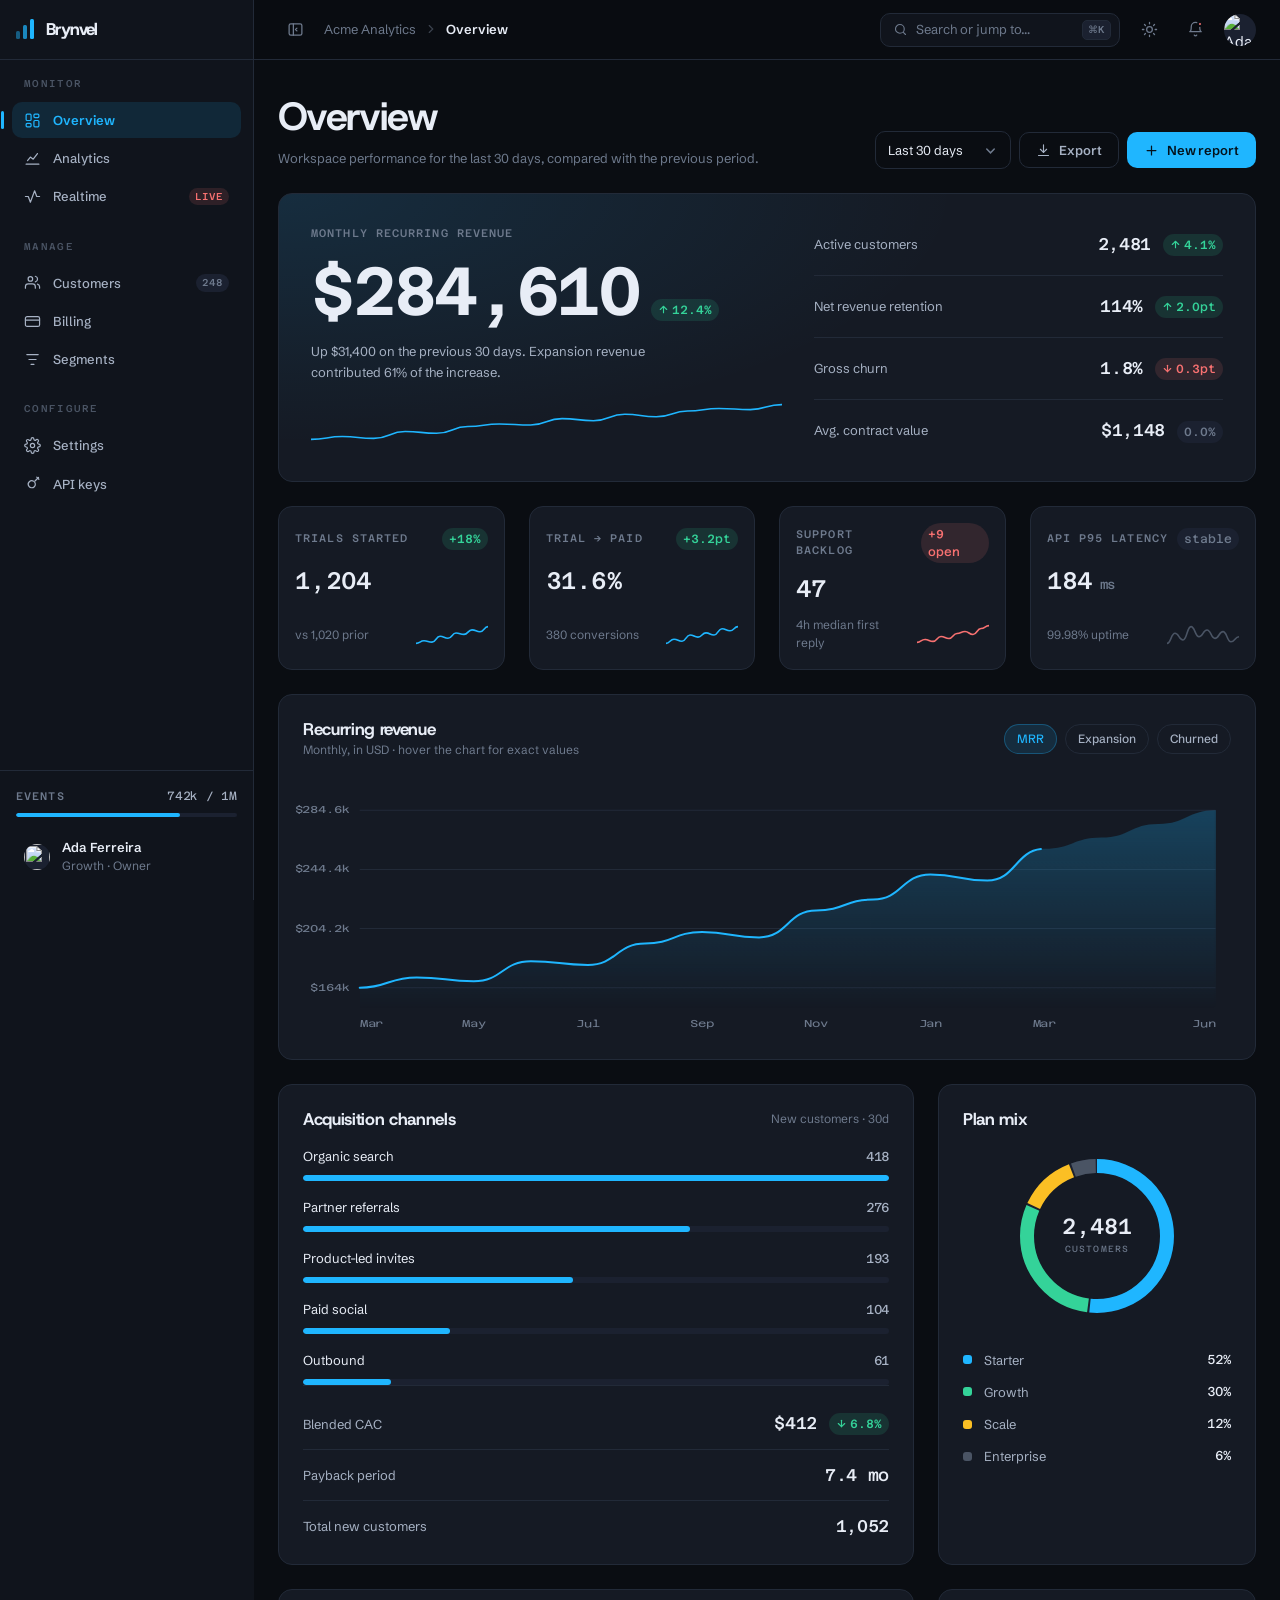
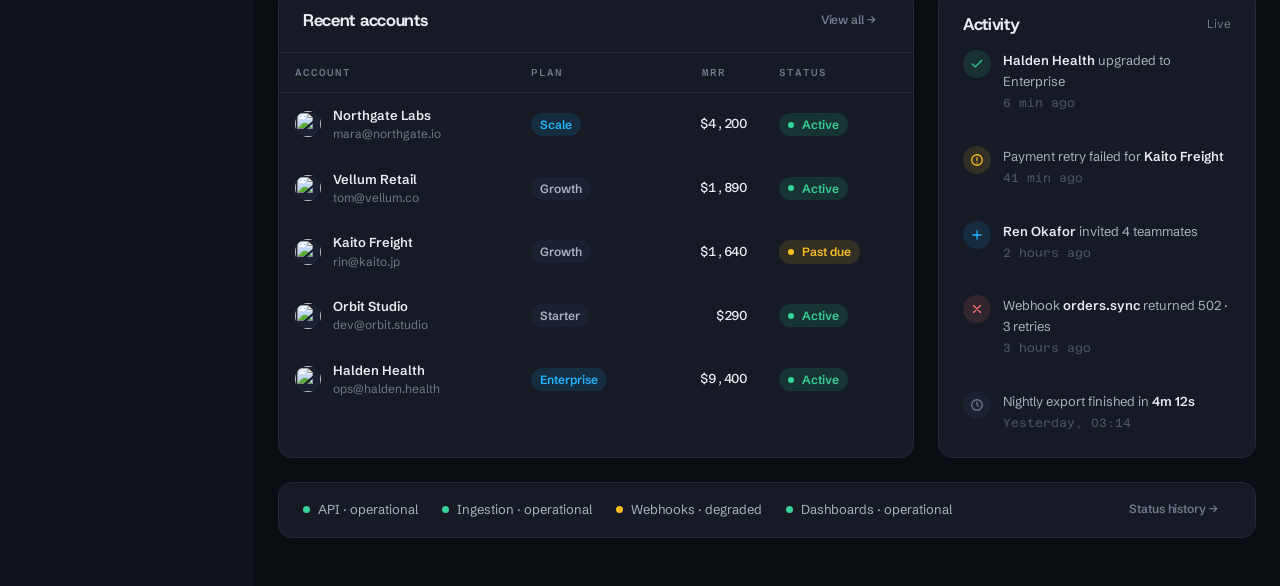
==== frontend/index.html @ 02baf1a7 "Derniere fix avant l'ètap suiv." ====
<!DOCTYPE html>
<html lang="en" data-theme="dark">
<head>
<meta charset="utf-8" />
<meta name="viewport" content="width=device-width, initial-scale=1" />
<title>Overview · Brynvel Console</title>
<meta name="description" content="Brynvel — a free HTML admin dashboard template. Analytics console with charts, data tables, command palette, dark and light themes. No frameworks, no dependencies." />

<script>
  /* Applied before paint so the chosen theme never flashes. */
  (function () {
    try {
      var t = localStorage.getItem('brynvel-theme');
      if (t) document.documentElement.dataset.theme = t;
    } catch (e) {}
  })();
</script>

<link rel="preconnect" href="https://fonts.googleapis.com" />
<link rel="preconnect" href="https://fonts.gstatic.com" crossorigin />
<link href="https://fonts.googleapis.com/css2?family=Host+Grotesk:wght@500;600;700;800&family=Schibsted+Grotesk:wght@400;500;600;700&family=Azeret+Mono:wght@400;500;600&display=swap" rel="stylesheet" />
<link rel="preconnect" href="https://images.unsplash.com" crossorigin />

<link rel="stylesheet" href="assets/css/tokens.css" />
<link rel="stylesheet" href="assets/css/shell.css" />
<link rel="stylesheet" href="assets/css/ui.css" />
</head>
<body>

<div class="app" data-rail="expanded" data-mobilenav="closed">

  <!-- ===================================================================
       Left rail
       =================================================================== -->
  <aside class="rail">
    <div class="rail__head">
      <a class="brand" href="index.html" aria-label="Brynvel — go to overview">
        <span class="brand__mark" aria-hidden="true"><i></i><i></i><i></i></span>
        <span class="brand__word">Brynvel</span>
      </a>
    </div>

    <nav class="rail__scroll" aria-label="Main">
      <div class="navgroup">
        <p class="navgroup__title">Monitor</p>
        <a class="navlink" href="index.html" aria-current="page">
          <svg viewBox="0 0 24 24" fill="none" stroke="currentColor" stroke-linecap="round" stroke-linejoin="round" aria-hidden="true"><rect x="3" y="3" width="7" height="9" rx="1.5"/><rect x="14" y="3" width="7" height="5" rx="1.5"/><rect x="14" y="12" width="7" height="9" rx="1.5"/><rect x="3" y="16" width="7" height="5" rx="1.5"/></svg>
          <span>Overview</span>
        </a>
        <a class="navlink" href="analytics.html">
          <svg viewBox="0 0 24 24" fill="none" stroke="currentColor" stroke-linecap="round" stroke-linejoin="round" aria-hidden="true"><path d="M3 20h18"/><path d="m5 15 4-5 4 3 6-8"/></svg>
          <span>Analytics</span>
        </a>
        <a class="navlink" href="analytics.html#realtime">
          <svg viewBox="0 0 24 24" fill="none" stroke="currentColor" stroke-linecap="round" stroke-linejoin="round" aria-hidden="true"><path d="M2 12h4l3 8 6-16 3 8h4"/></svg>
          <span>Realtime</span>
          <span class="navlink__tag navlink__tag--live">LIVE</span>
        </a>
      </div>

      <div class="navgroup">
        <p class="navgroup__title">Manage</p>
        <a class="navlink" href="customers.html">
          <svg viewBox="0 0 24 24" fill="none" stroke="currentColor" stroke-linecap="round" stroke-linejoin="round" aria-hidden="true"><path d="M16 20v-2a4 4 0 0 0-4-4H6a4 4 0 0 0-4 4v2"/><circle cx="9" cy="7" r="3.2"/><path d="M22 20v-2a4 4 0 0 0-3-3.8"/><path d="M16 3.2A4 4 0 0 1 16 11"/></svg>
          <span>Customers</span>
          <span class="navlink__tag">248</span>
        </a>
        <a class="navlink" href="billing.html">
          <svg viewBox="0 0 24 24" fill="none" stroke="currentColor" stroke-linecap="round" stroke-linejoin="round" aria-hidden="true"><rect x="2" y="5" width="20" height="14" rx="2.5"/><path d="M2 10h20"/></svg>
          <span>Billing</span>
        </a>
        <a class="navlink" href="customers.html#segments">
          <svg viewBox="0 0 24 24" fill="none" stroke="currentColor" stroke-linecap="round" stroke-linejoin="round" aria-hidden="true"><path d="M4 5h16"/><path d="M7 12h10"/><path d="M10 19h4"/></svg>
          <span>Segments</span>
        </a>
      </div>

      <div class="navgroup">
        <p class="navgroup__title">Configure</p>
        <a class="navlink" href="settings.html">
          <svg viewBox="0 0 24 24" fill="none" stroke="currentColor" stroke-linecap="round" stroke-linejoin="round" aria-hidden="true"><circle cx="12" cy="12" r="3"/><path d="M19.4 15a1.6 1.6 0 0 0 .3 1.8l.1.1a2 2 0 1 1-2.8 2.8l-.1-.1a1.6 1.6 0 0 0-1.8-.3 1.6 1.6 0 0 0-1 1.5V21a2 2 0 1 1-4 0v-.1A1.6 1.6 0 0 0 9 19.4a1.6 1.6 0 0 0-1.8.3l-.1.1a2 2 0 1 1-2.8-2.8l.1-.1a1.6 1.6 0 0 0 .3-1.8 1.6 1.6 0 0 0-1.5-1H3a2 2 0 1 1 0-4h.1A1.6 1.6 0 0 0 4.6 9a1.6 1.6 0 0 0-.3-1.8l-.1-.1a2 2 0 1 1 2.8-2.8l.1.1a1.6 1.6 0 0 0 1.8.3H9a1.6 1.6 0 0 0 1-1.5V3a2 2 0 1 1 4 0v.1a1.6 1.6 0 0 0 1 1.5 1.6 1.6 0 0 0 1.8-.3l.1-.1a2 2 0 1 1 2.8 2.8l-.1.1a1.6 1.6 0 0 0-.3 1.8V9a1.6 1.6 0 0 0 1.5 1H21a2 2 0 1 1 0 4h-.1a1.6 1.6 0 0 0-1.5 1Z"/></svg>
          <span>Settings</span>
        </a>
        <a class="navlink" href="settings.html#api">
          <svg viewBox="0 0 24 24" fill="none" stroke="currentColor" stroke-linecap="round" stroke-linejoin="round" aria-hidden="true"><path d="m15.5 8.5 5-5"/><path d="m18 3 3 3"/><path d="M14 9a5 5 0 1 1-7 7 5 5 0 0 1 7-7Z"/></svg>
          <span>API keys</span>
        </a>
      </div>
    </nav>

    <div class="rail__foot">
      <div class="usage">
        <div class="usage__row">
          <span class="label">Events</span>
          <span class="num soft">742k / 1M</span>
        </div>
        <div class="usage__bar"><div class="usage__fill" style="width:74%"></div></div>
      </div>
      <button class="userchip" type="button" data-toast="Account menu is a demo in this template">
        <img class="avatar avatar--sm" src="https://images.unsplash.com/photo-1573496359142-b8d87734a5a2?w=80&h=80&fit=crop&crop=faces" width="26" height="26" alt="" loading="lazy" />
        <span class="userchip__meta">
          <span class="userchip__name">Ada Ferreira</span>
          <span class="userchip__sub">Growth · Owner</span>
        </span>
      </button>
    </div>
  </aside>

  <div class="railscrim" aria-hidden="true"></div>

  <!-- ===================================================================
       Main
       =================================================================== -->
  <div class="main">

    <header class="cmdbar">
      <button class="btn btn--icon railtoggle" type="button" data-action="toggle-rail" aria-label="Toggle navigation">
        <svg viewBox="0 0 24 24" fill="none" stroke="currentColor" stroke-width="1.8" stroke-linecap="round" stroke-linejoin="round" aria-hidden="true"><rect x="3" y="4" width="18" height="16" rx="2.5"/><path d="M9 4v16"/><path d="m14 10-2 2 2 2"/></svg>
      </button>

      <nav class="crumbs" aria-label="Breadcrumb">
        <span>Acme Analytics</span>
        <svg viewBox="0 0 24 24" fill="none" stroke="currentColor" stroke-width="2" stroke-linecap="round" aria-hidden="true"><path d="m9 6 6 6-6 6"/></svg>
        <b>Overview</b>
      </nav>

      <span class="cmdbar__spacer"></span>

      <button class="searchtrigger" type="button" data-action="open-palette">
        <svg viewBox="0 0 24 24" fill="none" stroke="currentColor" stroke-width="1.8" stroke-linecap="round" aria-hidden="true"><circle cx="11" cy="11" r="7"/><path d="m20 20-3.5-3.5"/></svg>
        <span>Search or jump to…</span>
        <kbd class="kbd">⌘K</kbd>
      </button>

      <button class="btn btn--icon" type="button" data-action="toggle-theme" aria-label="Switch to light theme">
        <svg class="icon-sun" viewBox="0 0 24 24" fill="none" stroke="currentColor" stroke-width="1.8" stroke-linecap="round" aria-hidden="true"><circle cx="12" cy="12" r="4"/><path d="M12 2v2M12 20v2M2 12h2M20 12h2M4.9 4.9l1.4 1.4M17.7 17.7l1.4 1.4M19.1 4.9l-1.4 1.4M6.3 17.7l-1.4 1.4"/></svg>
        <svg class="icon-moon" viewBox="0 0 24 24" fill="none" stroke="currentColor" stroke-width="1.8" stroke-linecap="round" stroke-linejoin="round" style="display:none" aria-hidden="true"><path d="M20 14.5A8.5 8.5 0 0 1 9.5 4a8.5 8.5 0 1 0 10.5 10.5Z"/></svg>
      </button>

      <button class="btn btn--icon bell" type="button" data-toast="3 unread notifications" aria-label="Notifications, 3 unread">
        <svg viewBox="0 0 24 24" fill="none" stroke="currentColor" stroke-width="1.8" stroke-linecap="round" stroke-linejoin="round" aria-hidden="true"><path d="M18 8a6 6 0 1 0-12 0c0 6-2 7-2 7h16s-2-1-2-7"/><path d="M13.7 20a2 2 0 0 1-3.4 0"/></svg>
      </button>

      <img class="avatar avatar--md" src="https://images.unsplash.com/photo-1573496359142-b8d87734a5a2?w=96&h=96&fit=crop&crop=faces" width="32" height="32" alt="Ada Ferreira" />
    </header>

    <main class="page">

      <div class="pagehead">
        <div class="pagehead__title">
          <h1>Overview</h1>
          <p class="pagehead__sub">Workspace performance for the last 30 days, compared with the previous period.</p>
        </div>
        <div class="pagehead__actions">
          <select class="select" style="width:auto" aria-label="Date range">
            <option>Last 30 days</option>
            <option>Last 7 days</option>
            <option>Quarter to date</option>
            <option>Year to date</option>
          </select>
          <button class="btn btn--ghost" type="button" data-toast="Export queued — we'll email the CSV">
            <svg viewBox="0 0 24 24" fill="none" stroke="currentColor" stroke-width="1.8" stroke-linecap="round" stroke-linejoin="round" aria-hidden="true"><path d="M12 3v12"/><path d="m7 10 5 5 5-5"/><path d="M4 20h16"/></svg>
            Export
          </button>
          <button class="btn btn--primary" type="button" data-toast="Report builder is a demo in this template">
            <svg viewBox="0 0 24 24" fill="none" stroke="currentColor" stroke-width="2" stroke-linecap="round" aria-hidden="true"><path d="M12 5v14M5 12h14"/></svg>
            New report
          </button>
        </div>
      </div>

      <!-- ============================================================
           North star: one number at 3× scale, everything else subordinate
           ============================================================ -->
      <section class="northstar" data-reveal aria-labelledby="ns-title">
        <div class="northstar__lead">
          <p class="label" id="ns-title">Monthly recurring revenue</p>
          <div class="northstar__value">
            <span class="num">$284,610</span>
            <span class="delta delta--up">
              <svg viewBox="0 0 24 24" fill="none" stroke="currentColor" stroke-width="2.5" stroke-linecap="round" stroke-linejoin="round" aria-hidden="true"><path d="M12 19V5"/><path d="m5 12 7-7 7 7"/></svg>
              12.4%
            </span>
          </div>
          <p class="soft" style="font-size:var(--text-sm);max-width:46ch">
            Up $31,400 on the previous 30 days. Expansion revenue contributed 61% of the increase.
          </p>
          <div class="northstar__spark chart__wrap" data-chart="spark"
               data-values="188,196,191,210,205,224,231,228,246,240,258,251,267,274,271,285"></div>
        </div>

        <div class="substats">
          <div class="substats__row">
            <span class="substats__label">Active customers</span>
            <span class="substats__value">
              <span class="num">2,481</span>
              <span class="delta delta--up">
                <svg viewBox="0 0 24 24" fill="none" stroke="currentColor" stroke-width="2.5" stroke-linecap="round" stroke-linejoin="round" aria-hidden="true"><path d="M12 19V5"/><path d="m5 12 7-7 7 7"/></svg>
                4.1%
              </span>
            </span>
          </div>
          <div class="substats__row">
            <span class="substats__label">Net revenue retention</span>
            <span class="substats__value">
              <span class="num">114%</span>
              <span class="delta delta--up">
                <svg viewBox="0 0 24 24" fill="none" stroke="currentColor" stroke-width="2.5" stroke-linecap="round" stroke-linejoin="round" aria-hidden="true"><path d="M12 19V5"/><path d="m5 12 7-7 7 7"/></svg>
                2.0pt
              </span>
            </span>
          </div>
          <div class="substats__row">
            <span class="substats__label">Gross churn</span>
            <span class="substats__value">
              <span class="num">1.8%</span>
              <span class="delta delta--down">
                <svg viewBox="0 0 24 24" fill="none" stroke="currentColor" stroke-width="2.5" stroke-linecap="round" stroke-linejoin="round" aria-hidden="true"><path d="M12 5v14"/><path d="m5 12 7 7 7-7"/></svg>
                0.3pt
              </span>
            </span>
          </div>
          <div class="substats__row">
            <span class="substats__label">Avg. contract value</span>
            <span class="substats__value">
              <span class="num">$1,148</span>
              <span class="delta delta--flat">0.0%</span>
            </span>
          </div>
        </div>
      </section>

      <!-- Secondary KPI row -->
      <section class="grid grid--4" aria-label="Secondary metrics">
        <article class="stat" data-reveal style="--delay:40ms">
          <div class="stat__top">
            <span class="label">Trials started</span>
            <span class="delta delta--up">+18%</span>
          </div>
          <p class="stat__value">1,204</p>
          <div class="stat__foot">
            <span class="muted" style="font-size:var(--text-xs)">vs 1,020 prior</span>
            <span class="stat__spark chart__wrap" data-chart="spark" data-values="20,24,22,31,28,36,34,41,38,46"></span>
          </div>
        </article>

        <article class="stat" data-reveal style="--delay:80ms">
          <div class="stat__top">
            <span class="label">Trial → paid</span>
            <span class="delta delta--up">+3.2pt</span>
          </div>
          <p class="stat__value">31.6%</p>
          <div class="stat__foot">
            <span class="muted" style="font-size:var(--text-xs)">380 conversions</span>
            <span class="stat__spark chart__wrap" data-chart="spark" data-values="24,26,25,28,27,29,28,31,30,32"></span>
          </div>
        </article>

        <article class="stat" data-reveal style="--delay:120ms">
          <div class="stat__top">
            <span class="label">Support backlog</span>
            <span class="delta delta--down">+9 open</span>
          </div>
          <p class="stat__value">47</p>
          <div class="stat__foot">
            <span class="muted" style="font-size:var(--text-xs)">4h median first reply</span>
            <span class="stat__spark chart__wrap" data-chart="spark" data-tone="down" data-values="30,33,31,36,34,39,41,38,44,47"></span>
          </div>
        </article>

        <article class="stat" data-reveal style="--delay:160ms">
          <div class="stat__top">
            <span class="label">API p95 latency</span>
            <span class="delta delta--flat">stable</span>
          </div>
          <p class="stat__value">184<span class="muted" style="font-size:var(--text-sm)"> ms</span></p>
          <div class="stat__foot">
            <span class="muted" style="font-size:var(--text-xs)">99.98% uptime</span>
            <span class="stat__spark chart__wrap" data-chart="spark" data-tone="flat" data-values="180,186,182,190,184,188,183,187,181,184"></span>
          </div>
        </article>
      </section>

      <!-- Primary trend -->
      <section class="panel" data-reveal aria-labelledby="rev-title">
        <div class="sechead">
          <div>
            <h2 id="rev-title">Recurring revenue</h2>
            <p class="sechead__meta">Monthly, in USD · hover the chart for exact values</p>
          </div>
          <div class="chips" role="group" aria-label="Series">
            <button class="chip" type="button" aria-pressed="true">MRR</button>
            <button class="chip" type="button" aria-pressed="false">Expansion</button>
            <button class="chip" type="button" aria-pressed="false">Churned</button>
          </div>
        </div>
        <div class="chart__wrap" data-chart="area" data-height="260" data-prefix="$"
             data-title="Recurring revenue by month"
             data-values="164000,171000,168400,182000,179500,194000,201800,198200,216500,223900,241000,236800,258400,266100,275300,284610"
             data-labels="Mar,Apr,May,Jun,Jul,Aug,Sep,Oct,Nov,Dec,Jan,Feb,Mar,Apr,May,Jun"></div>
      </section>

      <!-- Split: channels + plan mix -->
      <section class="grid grid--2-1">
        <article class="panel" data-reveal aria-labelledby="ch-title" style="display:flex;flex-direction:column">
          <div class="sechead">
            <h2 id="ch-title">Acquisition channels</h2>
            <span class="sechead__meta">New customers · 30d</span>
          </div>
          <div class="rank">
            <div class="rank__row">
              <div class="rank__meta"><span>Organic search</span><span class="num">418</span></div>
              <div class="rank__track"><div class="rank__fill" style="--w:100%"></div></div>
            </div>
            <div class="rank__row">
              <div class="rank__meta"><span>Partner referrals</span><span class="num">276</span></div>
              <div class="rank__track"><div class="rank__fill" style="--w:66%"></div></div>
            </div>
            <div class="rank__row">
              <div class="rank__meta"><span>Product-led invites</span><span class="num">193</span></div>
              <div class="rank__track"><div class="rank__fill" style="--w:46%"></div></div>
            </div>
            <div class="rank__row">
              <div class="rank__meta"><span>Paid social</span><span class="num">104</span></div>
              <div class="rank__track"><div class="rank__fill" style="--w:25%"></div></div>
            </div>
            <div class="rank__row">
              <div class="rank__meta"><span>Outbound</span><span class="num">61</span></div>
              <div class="rank__track"><div class="rank__fill" style="--w:15%"></div></div>
            </div>
          </div>

          <div class="substats" style="margin-top:auto;padding-top:var(--s-5);border-top:1px solid var(--hairline)">
            <div class="substats__row">
              <span class="substats__label">Blended CAC</span>
              <span class="substats__value">
                <span class="num">$412</span>
                <span class="delta delta--up">
                  <svg viewBox="0 0 24 24" fill="none" stroke="currentColor" stroke-width="2.5" stroke-linecap="round" stroke-linejoin="round" aria-hidden="true"><path d="M12 5v14"/><path d="m5 12 7 7 7-7"/></svg>
                  6.8%
                </span>
              </span>
            </div>
            <div class="substats__row">
              <span class="substats__label">Payback period</span>
              <span class="substats__value"><span class="num">7.4 mo</span></span>
            </div>
            <div class="substats__row">
              <span class="substats__label">Total new customers</span>
              <span class="substats__value"><span class="num">1,052</span></span>
            </div>
          </div>
        </article>

        <article class="panel" data-reveal aria-labelledby="mix-title">
          <div class="sechead">
            <h2 id="mix-title">Plan mix</h2>
          </div>
          <div class="chart__wrap" data-chart="donut" data-center="2,481" data-center-label="Customers"
               data-title="Customers by plan"
               data-values="1290,742,309,140"
               data-colors="var(--accent),var(--ok),var(--warn),var(--fg-faint)"></div>
          <div class="legend" style="margin-top:var(--s-5)">
            <div class="legend__row"><span class="legend__swatch" style="background:var(--accent)"></span><span class="legend__name">Starter</span><span class="legend__val">52%</span></div>
            <div class="legend__row"><span class="legend__swatch" style="background:var(--ok)"></span><span class="legend__name">Growth</span><span class="legend__val">30%</span></div>
            <div class="legend__row"><span class="legend__swatch" style="background:var(--warn)"></span><span class="legend__name">Scale</span><span class="legend__val">12%</span></div>
            <div class="legend__row"><span class="legend__swatch" style="background:var(--fg-faint)"></span><span class="legend__name">Enterprise</span><span class="legend__val">6%</span></div>
          </div>
        </article>
      </section>

      <!-- Recent accounts + activity -->
      <section class="grid grid--2-1">
        <article class="panel panel--flush" data-reveal aria-labelledby="acc-title">
          <div class="panel__head">
            <h2 id="acc-title">Recent accounts</h2>
            <a class="btn btn--quiet btn--sm" href="customers.html">View all →</a>
          </div>
          <div class="tablewrap">
            <table class="table" data-sortable>
              <thead>
                <tr>
                  <th class="sortable" data-type="text">Account <svg class="arrow" viewBox="0 0 24 24" fill="none" stroke="currentColor" stroke-width="3" stroke-linecap="round" stroke-linejoin="round" aria-hidden="true"><path d="M12 19V5"/><path d="m5 12 7-7 7 7"/></svg></th>
                  <th>Plan</th>
                  <th class="sortable col-right" data-type="number">MRR <svg class="arrow" viewBox="0 0 24 24" fill="none" stroke="currentColor" stroke-width="3" stroke-linecap="round" stroke-linejoin="round" aria-hidden="true"><path d="M12 19V5"/><path d="m5 12 7-7 7 7"/></svg></th>
                  <th>Status</th>
                </tr>
              </thead>
              <tbody>
                <tr>
                  <td>
                    <div class="person">
                      <img class="avatar avatar--sm" src="https://images.unsplash.com/photo-1494790108377-be9c29b29330?w=64&h=64&fit=crop&crop=faces" width="26" height="26" alt="" loading="lazy" />
                      <span class="person__meta"><span class="person__name">Northgate Labs</span><span class="person__sub">mara@northgate.io</span></span>
                    </div>
                  </td>
                  <td><span class="badge badge--info">Scale</span></td>
                  <td class="col-right num" data-sort-value="4200">$4,200</td>
                  <td><span class="badge badge--ok"><span class="dot"></span>Active</span></td>
                </tr>
                <tr>
                  <td>
                    <div class="person">
                      <img class="avatar avatar--sm" src="https://images.unsplash.com/photo-1500648767791-00dcc994a43e?w=64&h=64&fit=crop&crop=faces" width="26" height="26" alt="" loading="lazy" />
                      <span class="person__meta"><span class="person__name">Vellum Retail</span><span class="person__sub">tom@vellum.co</span></span>
                    </div>
                  </td>
                  <td><span class="badge">Growth</span></td>
                  <td class="col-right num" data-sort-value="1890">$1,890</td>
                  <td><span class="badge badge--ok"><span class="dot"></span>Active</span></td>
                </tr>
                <tr>
                  <td>
                    <div class="person">
                      <img class="avatar avatar--sm" src="https://images.unsplash.com/photo-1534528741775-53994a69daeb?w=64&h=64&fit=crop&crop=faces" width="26" height="26" alt="" loading="lazy" />
                      <span class="person__meta"><span class="person__name">Kaito Freight</span><span class="person__sub">rin@kaito.jp</span></span>
                    </div>
                  </td>
                  <td><span class="badge">Growth</span></td>
                  <td class="col-right num" data-sort-value="1640">$1,640</td>
                  <td><span class="badge badge--warn"><span class="dot"></span>Past due</span></td>
                </tr>
                <tr>
                  <td>
                    <div class="person">
                      <img class="avatar avatar--sm" src="https://images.unsplash.com/photo-1506794778202-cad84cf45f1d?w=64&h=64&fit=crop&crop=faces" width="26" height="26" alt="" loading="lazy" />
                      <span class="person__meta"><span class="person__name">Orbit Studio</span><span class="person__sub">dev@orbit.studio</span></span>
                    </div>
                  </td>
                  <td><span class="badge">Starter</span></td>
                  <td class="col-right num" data-sort-value="290">$290</td>
                  <td><span class="badge badge--ok"><span class="dot"></span>Active</span></td>
                </tr>
                <tr>
                  <td>
                    <div class="person">
                      <img class="avatar avatar--sm" src="https://images.unsplash.com/photo-1544005313-94ddf0286df2?w=64&h=64&fit=crop&crop=faces" width="26" height="26" alt="" loading="lazy" />
                      <span class="person__meta"><span class="person__name">Halden Health</span><span class="person__sub">ops@halden.health</span></span>
                    </div>
                  </td>
                  <td><span class="badge badge--info">Enterprise</span></td>
                  <td class="col-right num" data-sort-value="9400">$9,400</td>
                  <td><span class="badge badge--ok"><span class="dot"></span>Active</span></td>
                </tr>
              </tbody>
            </table>
          </div>
        </article>

        <article class="panel" data-reveal aria-labelledby="act-title">
          <div class="sechead">
            <h2 id="act-title">Activity</h2>
            <span class="sechead__meta">Live</span>
          </div>
          <div class="feed">
            <div class="feed__item">
              <span class="feed__icon feed__icon--ok"><svg viewBox="0 0 24 24" fill="none" stroke="currentColor" stroke-width="2.2" stroke-linecap="round" stroke-linejoin="round" aria-hidden="true"><path d="m20 6-11 11-5-5"/></svg></span>
              <div class="feed__body">
                <p class="feed__text"><b>Halden Health</b> upgraded to Enterprise</p>
                <span class="feed__time">6 min ago</span>
              </div>
            </div>
            <div class="feed__item">
              <span class="feed__icon feed__icon--warn"><svg viewBox="0 0 24 24" fill="none" stroke="currentColor" stroke-width="2.2" stroke-linecap="round" stroke-linejoin="round" aria-hidden="true"><path d="M12 8v5"/><path d="M12 17h.01"/><circle cx="12" cy="12" r="9"/></svg></span>
              <div class="feed__body">
                <p class="feed__text">Payment retry failed for <b>Kaito Freight</b></p>
                <span class="feed__time">41 min ago</span>
              </div>
            </div>
            <div class="feed__item">
              <span class="feed__icon feed__icon--info"><svg viewBox="0 0 24 24" fill="none" stroke="currentColor" stroke-width="2.2" stroke-linecap="round" stroke-linejoin="round" aria-hidden="true"><path d="M12 5v14M5 12h14"/></svg></span>
              <div class="feed__body">
                <p class="feed__text"><b>Ren Okafor</b> invited 4 teammates</p>
                <span class="feed__time">2 hours ago</span>
              </div>
            </div>
            <div class="feed__item">
              <span class="feed__icon feed__icon--err"><svg viewBox="0 0 24 24" fill="none" stroke="currentColor" stroke-width="2.2" stroke-linecap="round" stroke-linejoin="round" aria-hidden="true"><path d="M18 6 6 18M6 6l12 12"/></svg></span>
              <div class="feed__body">
                <p class="feed__text">Webhook <b>orders.sync</b> returned 502 · 3 retries</p>
                <span class="feed__time">3 hours ago</span>
              </div>
            </div>
            <div class="feed__item">
              <span class="feed__icon"><svg viewBox="0 0 24 24" fill="none" stroke="currentColor" stroke-width="2.2" stroke-linecap="round" stroke-linejoin="round" aria-hidden="true"><circle cx="12" cy="12" r="9"/><path d="M12 7v5l3 2"/></svg></span>
              <div class="feed__body">
                <p class="feed__text">Nightly export finished in <b>4m 12s</b></p>
                <span class="feed__time">Yesterday, 03:14</span>
              </div>
            </div>
          </div>
        </article>
      </section>

      <!-- Functional colour, doing actual work -->
      <section class="statusline" data-reveal aria-label="System status">
        <span class="statusline__item"><span class="dot" style="background:var(--ok)"></span>API · operational</span>
        <span class="statusline__item"><span class="dot" style="background:var(--ok)"></span>Ingestion · operational</span>
        <span class="statusline__item"><span class="dot" style="background:var(--warn)"></span>Webhooks · degraded</span>
        <span class="statusline__item"><span class="dot" style="background:var(--ok)"></span>Dashboards · operational</span>
        <span style="margin-left:auto"><a class="btn btn--quiet btn--sm" href="analytics.html">Status history →</a></span>
      </section>

    </main>
  </div>
</div>

<!-- =====================================================================
     Command palette
     ===================================================================== -->
<div class="scrim" id="paletteScrim" data-open="false" aria-hidden="true"></div>
<div class="palette" data-open="false" role="dialog" aria-modal="true" aria-label="Command palette">
  <input class="palette__input" type="text" placeholder="Search pages, customers, actions…" aria-label="Search" />
  <div class="palette__list">
    <p class="palette__group label">Navigate</p>
    <a class="palette__item" href="index.html"><svg viewBox="0 0 24 24" fill="none" stroke="currentColor" stroke-width="1.8" stroke-linecap="round" stroke-linejoin="round" aria-hidden="true"><rect x="3" y="3" width="7" height="9" rx="1.5"/><rect x="14" y="3" width="7" height="5" rx="1.5"/><rect x="14" y="12" width="7" height="9" rx="1.5"/><rect x="3" y="16" width="7" height="5" rx="1.5"/></svg>Overview<kbd class="kbd">G O</kbd></a>
    <a class="palette__item" href="analytics.html"><svg viewBox="0 0 24 24" fill="none" stroke="currentColor" stroke-width="1.8" stroke-linecap="round" stroke-linejoin="round" aria-hidden="true"><path d="M3 20h18"/><path d="m5 15 4-5 4 3 6-8"/></svg>Analytics<kbd class="kbd">G A</kbd></a>
    <a class="palette__item" href="customers.html"><svg viewBox="0 0 24 24" fill="none" stroke="currentColor" stroke-width="1.8" stroke-linecap="round" stroke-linejoin="round" aria-hidden="true"><circle cx="9" cy="7" r="3.2"/><path d="M16 20v-2a4 4 0 0 0-4-4H6a4 4 0 0 0-4 4v2"/></svg>Customers<kbd class="kbd">G C</kbd></a>
    <a class="palette__item" href="billing.html"><svg viewBox="0 0 24 24" fill="none" stroke="currentColor" stroke-width="1.8" stroke-linecap="round" stroke-linejoin="round" aria-hidden="true"><rect x="2" y="5" width="20" height="14" rx="2.5"/><path d="M2 10h20"/></svg>Billing<kbd class="kbd">G B</kbd></a>
    <a class="palette__item" href="settings.html"><svg viewBox="0 0 24 24" fill="none" stroke="currentColor" stroke-width="1.8" stroke-linecap="round" stroke-linejoin="round" aria-hidden="true"><circle cx="12" cy="12" r="3"/><path d="M4 12h2M18 12h2M12 4v2M12 18v2"/></svg>Settings<kbd class="kbd">G S</kbd></a>
    <p class="palette__group label">Actions</p>
    <button class="palette__item" type="button" data-toast="Report builder is a demo in this template"><svg viewBox="0 0 24 24" fill="none" stroke="currentColor" stroke-width="1.8" stroke-linecap="round" aria-hidden="true"><path d="M12 5v14M5 12h14"/></svg>Create report</button>
    <button class="palette__item" type="button" data-action="toggle-theme"><svg viewBox="0 0 24 24" fill="none" stroke="currentColor" stroke-width="1.8" stroke-linecap="round" stroke-linejoin="round" aria-hidden="true"><path d="M20 14.5A8.5 8.5 0 0 1 9.5 4a8.5 8.5 0 1 0 10.5 10.5Z"/></svg>Toggle theme</button>
    <a class="palette__item" href="login.html"><svg viewBox="0 0 24 24" fill="none" stroke="currentColor" stroke-width="1.8" stroke-linecap="round" stroke-linejoin="round" aria-hidden="true"><path d="M15 3h4a2 2 0 0 1 2 2v14a2 2 0 0 1-2 2h-4"/><path d="m10 17 5-5-5-5"/><path d="M15 12H3"/></svg>Sign out</a>
    <p class="palette__empty" hidden>No matches.</p>
  </div>
</div>

<div class="toasts" aria-live="polite"></div>

<script src="assets/js/charts.js" defer></script>
<script src="assets/js/app.js" defer></script>
</body>
</html>
---- frontend/assets/css/tokens.css ----
/* ==========================================================================
   BRYNVEL — Analytics & Operations Console
   tokens.css · design tokens, reset, base type, buttons, forms
   Dark-first. Light theme via [data-theme="light"] on <html>.
   ========================================================================== */

:root {
  /* ---- Surface ramp (cool blue-black) ---------------------------------- */
  --canvas:        #0A0D12;   /* app background */
  --surface:       #10141C;   /* panels, sidebar */
  --surface-2:     #151A24;   /* cards */
  --surface-3:     #1B2130;   /* hover / elevated */
  --hairline:      #222A38;   /* borders — quiet chrome */
  --hairline-soft: #1A2028;

  /* ---- Text ramp -------------------------------------------------------- */
  --fg:        #E8EDF6;
  --fg-soft:   #A7B2C4;
  --fg-mute:   #6E7A8D;
  --fg-faint:  #4A5464;

  /* ---- Signature accent: azure ----------------------------------------- */
  --accent:       #1FB6FF;
  --accent-soft:  #63CDFF;
  --accent-deep:  #0A8FD1;
  --accent-wash:  rgba(31, 182, 255, 0.12);
  --accent-line:  rgba(31, 182, 255, 0.30);
  --on-accent:    #04121C;

  /* ---- Functional state colours (meaning only, never decoration) -------- */
  --ok:      #34D399;
  --ok-wash: rgba(52, 211, 153, 0.13);
  --warn:      #FBBF24;
  --warn-wash: rgba(251, 191, 36, 0.13);
  --err:      #F87171;
  --err-wash: rgba(248, 113, 113, 0.13);
  --info:      var(--accent);
  --info-wash: var(--accent-wash);

  /* ---- Type ------------------------------------------------------------- */
  --font-display: "Host Grotesk", ui-sans-serif, system-ui, sans-serif;
  --font-body:    "Schibsted Grotesk", ui-sans-serif, system-ui, sans-serif;
  --font-mono:    "Azeret Mono", ui-monospace, "SF Mono", Menlo, monospace;

  --text-xs:   0.75rem;
  --text-sm:   0.8125rem;
  --text-base: 0.9375rem;
  --text-md:   1.0625rem;
  --text-lg:   1.375rem;
  --text-xl:   1.75rem;
  --text-2xl:  clamp(1.9rem, 1.5rem + 1.2vw, 2.5rem);
  --text-hero: clamp(2.75rem, 2rem + 3.4vw, 4.25rem);   /* north-star number */

  /* ---- Space ------------------------------------------------------------ */
  --s-1: 0.25rem;
  --s-2: 0.5rem;
  --s-3: 0.75rem;
  --s-4: 1rem;
  --s-5: 1.5rem;
  --s-6: 2rem;
  --s-7: 3rem;

  /* ---- Shape ------------------------------------------------------------ */
  --r-sm: 6px;
  --r-md: 10px;
  --r-lg: 14px;
  --r-pill: 999px;

  /* ---- Elevation — deliberately restrained (quiet chrome) --------------- */
  --shadow-sm: 0 1px 2px rgba(0, 0, 0, 0.30);
  --shadow-md: 0 8px 24px -8px rgba(0, 0, 0, 0.55);
  --shadow-lg: 0 24px 60px -20px rgba(0, 0, 0, 0.70);

  /* ---- Motion ----------------------------------------------------------- */
  --dur-fast: 130ms;
  --dur: 220ms;
  --dur-slow: 520ms;
  --ease: cubic-bezier(0.22, 1, 0.36, 1);

  /* ---- Shell metrics ---------------------------------------------------- */
  --rail-w: 254px;
  --rail-w-collapsed: 68px;
  --topbar-h: 60px;

  --z-drawer: 40;
  --z-modal: 50;
  --z-toast: 60;

  color-scheme: dark;
}

/* --------------------------------------------------------------------------
   Light theme — a genuine second surface ramp, not an inversion afterthought
   -------------------------------------------------------------------------- */
[data-theme="light"] {
  --canvas:        #F4F7FB;
  --surface:       #FFFFFF;
  --surface-2:     #FFFFFF;
  --surface-3:     #EEF3F9;
  --hairline:      #DCE4EF;
  --hairline-soft: #E8EEF6;

  --fg:       #0D1520;
  --fg-soft:  #45566C;
  --fg-mute:  #6B7C93;
  --fg-faint: #97A5B8;

  --accent:      #0F8FD6;
  --accent-soft: #2FA8EA;
  --accent-deep: #0A6EA6;
  --accent-wash: rgba(15, 143, 214, 0.10);
  --accent-line: rgba(15, 143, 214, 0.28);
  --on-accent:   #FFFFFF;

  --ok:   #0E9F6E;
  --warn: #B45309;
  --err:  #DC2626;
  --ok-wash:   rgba(14, 159, 110, 0.11);
  --warn-wash: rgba(180, 83, 9, 0.11);
  --err-wash:  rgba(220, 38, 38, 0.10);

  --shadow-sm: 0 1px 2px rgba(16, 32, 56, 0.06);
  --shadow-md: 0 8px 24px -10px rgba(16, 32, 56, 0.16);
  --shadow-lg: 0 24px 60px -22px rgba(16, 32, 56, 0.24);

  color-scheme: light;
}

/* ==========================================================================
   Reset
   ========================================================================== */

*, *::before, *::after { box-sizing: border-box; }

* { margin: 0; }

/* Any class that sets `display` outranks the hidden attribute's UA rule, which
   silently breaks tab panels, empty states and the bulk bar. Restore it. */
[hidden] { display: none !important; }

html { -webkit-text-size-adjust: 100%; }

body {
  background: var(--canvas);
  color: var(--fg);
  font-family: var(--font-body);
  font-size: var(--text-base);
  line-height: 1.55;
  -webkit-font-smoothing: antialiased;
  text-rendering: optimizeLegibility;
  transition: background var(--dur) var(--ease), color var(--dur) var(--ease);
}

img, svg { display: block; max-width: 100%; }
img { height: auto; }

button, input, select, textarea { font: inherit; color: inherit; }
button { background: none; border: 0; cursor: pointer; }

a { color: inherit; text-decoration: none; }

ul, ol { list-style: none; padding: 0; }

table { border-collapse: collapse; width: 100%; }

:focus-visible {
  outline: 2px solid var(--accent);
  outline-offset: 2px;
  border-radius: var(--r-sm);
}

::selection { background: var(--accent-wash); color: var(--fg); }

/* ==========================================================================
   Base typography
   ========================================================================== */

h1, h2, h3, h4 {
  font-family: var(--font-display);
  font-weight: 700;
  letter-spacing: -0.018em;
  line-height: 1.22;          /* display grotesque — never below 1.15 */
  color: var(--fg);
}

h1 { font-size: var(--text-xl); }
h2 { font-size: var(--text-lg); }
h3 { font-size: var(--text-md); }
h4 { font-size: var(--text-base); }

p { line-height: 1.62; }

/* Numerals: mono + tabular everywhere a figure can change or be compared. */
.num {
  font-family: var(--font-mono);
  font-variant-numeric: tabular-nums;
  font-feature-settings: "tnum" 1;
  letter-spacing: -0.02em;
}

.label {
  font-family: var(--font-mono);
  font-size: 0.6875rem;
  font-weight: 500;
  letter-spacing: 0.1em;
  text-transform: uppercase;
  color: var(--fg-mute);
  line-height: 1.45;
}

.muted { color: var(--fg-mute); }
.soft  { color: var(--fg-soft); }

.sr-only {
  position: absolute;
  width: 1px; height: 1px;
  padding: 0; margin: -1px;
  overflow: hidden;
  clip: rect(0 0 0 0);
  white-space: nowrap;
  border: 0;
}

/* ==========================================================================
   Buttons
   ========================================================================== */

.btn {
  display: inline-flex;
  align-items: center;
  justify-content: center;
  gap: var(--s-2);
  height: 36px;
  padding: 0 var(--s-4);
  border-radius: var(--r-md);
  border: 1px solid transparent;
  font-size: var(--text-sm);
  font-weight: 600;
  letter-spacing: -0.005em;
  white-space: nowrap;
  transition: background var(--dur-fast) var(--ease),
              border-color var(--dur-fast) var(--ease),
              color var(--dur-fast) var(--ease),
              transform var(--dur-fast) var(--ease);
}

.btn:active { transform: translateY(1px); }

.btn svg { width: 15px; height: 15px; flex: none; }

.btn--primary {
  background: var(--accent);
  color: var(--on-accent);
}
.btn--primary:hover { background: var(--accent-soft); }

.btn--ghost {
  background: transparent;
  border-color: var(--hairline);
  color: var(--fg-soft);
}
.btn--ghost:hover {
  background: var(--surface-3);
  color: var(--fg);
  border-color: var(--hairline);
}

.btn--quiet {
  background: transparent;
  color: var(--fg-mute);
  padding: 0 var(--s-3);
}
.btn--quiet:hover { color: var(--fg); background: var(--surface-3); }

.btn--danger {
  background: var(--err-wash);
  color: var(--err);
  border-color: transparent;
}
.btn--danger:hover { background: var(--err); color: #fff; }

.btn--sm { height: 30px; padding: 0 var(--s-3); font-size: var(--text-xs); }

.btn--icon {
  width: 34px;
  height: 34px;
  padding: 0;
  border-radius: var(--r-md);
  color: var(--fg-mute);
}
.btn--icon:hover { background: var(--surface-3); color: var(--fg); }
.btn--icon svg { width: 17px; height: 17px; }

.btn[disabled] { opacity: 0.45; pointer-events: none; }

/* ==========================================================================
   Form controls
   ========================================================================== */

.field { display: grid; gap: var(--s-2); }

.field > label {
  font-size: var(--text-sm);
  font-weight: 600;
  color: var(--fg-soft);
}

.field .hint { font-size: var(--text-xs); color: var(--fg-mute); }

.input,
.select,
.textarea {
  width: 100%;
  background: var(--canvas);
  border: 1px solid var(--hairline);
  border-radius: var(--r-md);
  padding: 0 var(--s-3);
  height: 38px;
  font-size: var(--text-sm);
  color: var(--fg);
  transition: border-color var(--dur-fast) var(--ease),
              box-shadow var(--dur-fast) var(--ease);
}

[data-theme="light"] .input,
[data-theme="light"] .select,
[data-theme="light"] .textarea { background: var(--surface); }

.textarea { height: auto; padding: var(--s-3); resize: vertical; min-height: 96px; line-height: 1.6; }

.input::placeholder, .textarea::placeholder { color: var(--fg-faint); }

.input:focus, .select:focus, .textarea:focus {
  outline: none;
  border-color: var(--accent-line);
  box-shadow: 0 0 0 3px var(--accent-wash);
}

.select {
  appearance: none;
  padding-right: var(--s-6);
  background-image: url("data:image/svg+xml;utf8,<svg xmlns='http://www.w3.org/2000/svg' viewBox='0 0 16 16' fill='none' stroke='%236E7A8D' stroke-width='1.6' stroke-linecap='round'><path d='M4 6.5 8 10.5 12 6.5'/></svg>");
  background-repeat: no-repeat;
  background-position: right var(--s-3) center;
  background-size: 15px;
  cursor: pointer;
}

/* Toggle switch */
.switch {
  position: relative;
  display: inline-flex;
  align-items: center;
  width: 40px;
  height: 22px;
  flex: none;
  cursor: pointer;
}
.switch input {
  position: absolute;
  opacity: 0;
  width: 100%; height: 100%;
  margin: 0;
  cursor: pointer;
}
.switch .track {
  width: 100%; height: 100%;
  background: var(--surface-3);
  border: 1px solid var(--hairline);
  border-radius: var(--r-pill);
  transition: background var(--dur) var(--ease), border-color var(--dur) var(--ease);
}
.switch .thumb {
  position: absolute;
  left: 3px;
  width: 16px; height: 16px;
  border-radius: 50%;
  background: var(--fg-mute);
  transition: transform var(--dur) var(--ease), background var(--dur) var(--ease);
}
.switch input:checked ~ .track { background: var(--accent); border-color: var(--accent); }
.switch input:checked ~ .thumb { transform: translateX(18px); background: var(--on-accent); }
.switch input:focus-visible ~ .track { box-shadow: 0 0 0 3px var(--accent-wash); }

/* Checkbox */
.check {
  appearance: none;
  width: 16px; height: 16px;
  flex: none;
  border: 1.5px solid var(--fg-faint);
  border-radius: 4px;
  background: transparent;
  cursor: pointer;
  display: grid;
  place-content: center;
  transition: background var(--dur-fast) var(--ease), border-color var(--dur-fast) var(--ease);
}
.check::after {
  content: "";
  width: 8px; height: 4px;
  border-left: 2px solid var(--on-accent);
  border-bottom: 2px solid var(--on-accent);
  transform: rotate(-45deg) scale(0);
  transition: transform var(--dur-fast) var(--ease);
  margin-top: -2px;
}
.check:checked { background: var(--accent); border-color: var(--accent); }
.check:checked::after { transform: rotate(-45deg) scale(1); }
.check:indeterminate { background: var(--accent); border-color: var(--accent); }
.check:indeterminate::after {
  width: 8px; height: 0;
  border-left: 0;
  border-bottom: 2px solid var(--on-accent);
  transform: none;
  margin-top: 0;
}

/* Radio card — used for plan pickers */
.radio-card {
  position: relative;
  display: grid;
  gap: var(--s-1);
  padding: var(--s-4);
  border: 1px solid var(--hairline);
  border-radius: var(--r-lg);
  background: var(--surface-2);
  cursor: pointer;
  transition: border-color var(--dur-fast) var(--ease), background var(--dur-fast) var(--ease);
}
.radio-card:hover { border-color: var(--fg-faint); }
.radio-card input { position: absolute; opacity: 0; }
.radio-card:has(input:checked) {
  border-color: var(--accent);
  background: var(--accent-wash);
}
.radio-card:has(input:focus-visible) { box-shadow: 0 0 0 3px var(--accent-wash); }

/* ==========================================================================
   Motion preferences
   ========================================================================== */

@media (prefers-reduced-motion: reduce) {
  *, *::before, *::after {
    animation-duration: 0.01ms !important;
    animation-iteration-count: 1 !important;
    transition-duration: 0.01ms !important;
    scroll-behavior: auto !important;
  }
}
---- frontend/assets/css/shell.css ----
/* ==========================================================================
   BRYNVEL — shell.css
   The app shell: rail, command bar, page frame, drawer, modal, palette, toast
   ========================================================================== */

.app {
  display: grid;
  grid-template-columns: var(--rail-w) minmax(0, 1fr);
  min-height: 100vh;
  transition: grid-template-columns var(--dur) var(--ease);
}

.app[data-rail="collapsed"] { grid-template-columns: var(--rail-w-collapsed) minmax(0, 1fr); }

/* The rail is sticky and 100vh tall, so on a long page the column behind it
   would show canvas colour once you scroll. Paint the column itself. */
@media (min-width: 1024px) {
  .app {
    background: linear-gradient(
      to right,
      var(--surface) 0,
      var(--surface) var(--rail-w),
      var(--canvas) var(--rail-w)
    );
  }
  .app[data-rail="collapsed"] {
    background: linear-gradient(
      to right,
      var(--surface) 0,
      var(--surface) var(--rail-w-collapsed),
      var(--canvas) var(--rail-w-collapsed)
    );
  }
}

/* ==========================================================================
   Left rail
   ========================================================================== */

.rail {
  position: sticky;
  top: 0;
  height: 100vh;
  display: flex;
  flex-direction: column;
  background: var(--surface);
  border-right: 1px solid var(--hairline);
  overflow: hidden;
}

.rail__head {
  display: flex;
  align-items: center;
  gap: var(--s-3);
  height: var(--topbar-h);
  padding: 0 var(--s-4);
  border-bottom: 1px solid var(--hairline);
  flex: none;
}

/* Brand mark — three ascending signal bars. Not a square, not a clip-path tile. */
.brand { display: flex; align-items: center; gap: var(--s-3); min-width: 0; }

.brand__mark {
  display: flex;
  align-items: flex-end;
  gap: 3px;
  height: 20px;
  flex: none;
}
.brand__mark i {
  display: block;
  width: 4px;
  border-radius: 1.5px;
  background: var(--accent);
}
.brand__mark i:nth-child(1) { height: 8px;  opacity: 0.45; }
.brand__mark i:nth-child(2) { height: 14px; opacity: 0.72; }
.brand__mark i:nth-child(3) { height: 20px; }

.brand__word {
  font-family: var(--font-display);
  font-weight: 800;
  font-size: 1.0625rem;
  letter-spacing: -0.035em;
  line-height: 1.2;
  white-space: nowrap;
}

.rail__scroll {
  flex: 1;
  overflow-y: auto;
  padding: var(--s-4) var(--s-3);
  display: grid;
  gap: var(--s-5);
  align-content: start;
}
.rail__scroll::-webkit-scrollbar { width: 8px; }
.rail__scroll::-webkit-scrollbar-thumb { background: var(--hairline); border-radius: var(--r-pill); }

.navgroup { display: grid; gap: 2px; }

.navgroup__title {
  padding: 0 var(--s-3) var(--s-2);
  font-family: var(--font-mono);
  font-size: 0.625rem;
  font-weight: 500;
  letter-spacing: 0.13em;
  text-transform: uppercase;
  color: var(--fg-faint);
  white-space: nowrap;
}

.navlink {
  position: relative;
  display: flex;
  align-items: center;
  gap: var(--s-3);
  padding: var(--s-2) var(--s-3);
  border-radius: var(--r-md);
  font-size: var(--text-sm);
  font-weight: 500;
  color: var(--fg-soft);
  white-space: nowrap;
  transition: background var(--dur-fast) var(--ease), color var(--dur-fast) var(--ease);
}
.navlink svg { width: 17px; height: 17px; flex: none; stroke-width: 1.7; }
.navlink:hover { background: var(--surface-3); color: var(--fg); }

.navlink[aria-current="page"] {
  background: var(--accent-wash);
  color: var(--accent);
  font-weight: 600;
}
/* Active marker rides the left edge — replaces a heavy filled pill */
.navlink[aria-current="page"]::before {
  content: "";
  position: absolute;
  left: calc(var(--s-3) * -1 + 1px);
  top: 50%;
  transform: translateY(-50%);
  width: 3px;
  height: 18px;
  border-radius: var(--r-pill);
  background: var(--accent);
}

.navlink__tag {
  margin-left: auto;
  font-family: var(--font-mono);
  font-size: 0.625rem;
  font-weight: 500;
  padding: 1px 6px;
  border-radius: var(--r-pill);
  background: var(--surface-3);
  color: var(--fg-mute);
}
.navlink__tag--live { background: var(--err-wash); color: var(--err); }

/* Usage meter pinned to the rail foot */
.rail__foot {
  flex: none;
  border-top: 1px solid var(--hairline);
  padding: var(--s-4);
  display: grid;
  gap: var(--s-3);
}

.usage { display: grid; gap: var(--s-2); }
.usage__row {
  display: flex;
  align-items: baseline;
  justify-content: space-between;
  gap: var(--s-2);
  font-size: var(--text-xs);
}
.usage__bar {
  height: 4px;
  border-radius: var(--r-pill);
  background: var(--surface-3);
  overflow: hidden;
}
.usage__fill {
  height: 100%;
  border-radius: inherit;
  background: var(--accent);
  transition: width var(--dur-slow) var(--ease);
}

.userchip {
  display: flex;
  align-items: center;
  gap: var(--s-3);
  padding: var(--s-2);
  border-radius: var(--r-md);
  width: 100%;
  text-align: left;
  transition: background var(--dur-fast) var(--ease);
}
.userchip:hover { background: var(--surface-3); }
.userchip__meta { min-width: 0; display: grid; }
.userchip__name {
  font-size: var(--text-sm);
  font-weight: 600;
  white-space: nowrap;
  overflow: hidden;
  text-overflow: ellipsis;
}
.userchip__sub {
  font-size: var(--text-xs);
  color: var(--fg-mute);
  white-space: nowrap;
  overflow: hidden;
  text-overflow: ellipsis;
}

/* --- Collapsed rail ------------------------------------------------------ */
.app[data-rail="collapsed"] .brand__word,
.app[data-rail="collapsed"] .navgroup__title,
.app[data-rail="collapsed"] .navlink span,
.app[data-rail="collapsed"] .navlink__tag,
.app[data-rail="collapsed"] .usage,
.app[data-rail="collapsed"] .userchip__meta { display: none; }

.app[data-rail="collapsed"] .navlink { justify-content: center; padding-inline: 0; }
.app[data-rail="collapsed"] .rail__head { justify-content: center; padding-inline: 0; }
.app[data-rail="collapsed"] .rail__foot { justify-items: center; }
.app[data-rail="collapsed"] .userchip { justify-content: center; }

/* ==========================================================================
   Command bar (top)
   ========================================================================== */

.main { min-width: 0; display: flex; flex-direction: column; }

.cmdbar {
  position: sticky;
  top: 0;
  z-index: 20;
  display: flex;
  align-items: center;
  gap: var(--s-3);
  height: var(--topbar-h);
  padding: 0 var(--s-5);
  background: color-mix(in srgb, var(--canvas) 82%, transparent);
  backdrop-filter: blur(14px);
  -webkit-backdrop-filter: blur(14px);
  border-bottom: 1px solid var(--hairline);
}

.crumbs {
  display: flex;
  align-items: center;
  gap: var(--s-2);
  font-size: var(--text-sm);
  color: var(--fg-mute);
  min-width: 0;
}
.crumbs b { color: var(--fg); font-weight: 600; }
.crumbs svg { width: 14px; height: 14px; opacity: 0.5; flex: none; }

.cmdbar__spacer { flex: 1; }

/* Search trigger — opens the ⌘K palette */
.searchtrigger {
  display: flex;
  align-items: center;
  gap: var(--s-2);
  height: 34px;
  min-width: 240px;
  padding: 0 var(--s-2) 0 var(--s-3);
  border: 1px solid var(--hairline);
  border-radius: var(--r-md);
  background: var(--surface);
  color: var(--fg-mute);
  font-size: var(--text-sm);
  transition: border-color var(--dur-fast) var(--ease), color var(--dur-fast) var(--ease);
}
.searchtrigger:hover { border-color: var(--fg-faint); color: var(--fg-soft); }
.searchtrigger svg { width: 15px; height: 15px; flex: none; }
.searchtrigger span { flex: 1; text-align: left; }

.kbd {
  font-family: var(--font-mono);
  font-size: 0.625rem;
  font-weight: 500;
  padding: 2px 5px;
  border-radius: 5px;
  border: 1px solid var(--hairline);
  background: var(--surface-3);
  color: var(--fg-mute);
  line-height: 1.4;
}

.bell { position: relative; }
.bell::after {
  content: "";
  position: absolute;
  top: 7px; right: 8px;
  width: 6px; height: 6px;
  border-radius: 50%;
  background: var(--err);
  border: 2px solid var(--canvas);
}

.avatar {
  border-radius: 50%;
  object-fit: cover;
  flex: none;
  background: var(--surface-3);
}
.avatar--sm { width: 26px; height: 26px; }
.avatar--md { width: 32px; height: 32px; }
.avatar--lg { width: 40px; height: 40px; }

.railtoggle { display: inline-flex; }

.railtoggle svg { transition: transform var(--dur) var(--ease); }
.app[data-rail="collapsed"] .railtoggle svg { transform: rotate(180deg); }

/* ==========================================================================
   Page frame
   ========================================================================== */

.page {
  flex: 1;
  padding: var(--s-6) var(--s-5) var(--s-7);
  display: grid;
  gap: var(--s-5);
  align-content: start;
  max-width: 1560px;
  width: 100%;
}

.pagehead {
  display: flex;
  align-items: flex-end;
  justify-content: space-between;
  gap: var(--s-5);
  flex-wrap: wrap;
}

.pagehead__title { display: grid; gap: var(--s-2); }
.pagehead h1 { font-size: var(--text-2xl); letter-spacing: -0.03em; }
.pagehead__sub { font-size: var(--text-sm); color: var(--fg-mute); }
.pagehead__actions { display: flex; align-items: center; gap: var(--s-2); flex-wrap: wrap; }

/* Section header used inside the canvas */
.sechead {
  display: flex;
  align-items: center;
  justify-content: space-between;
  gap: var(--s-4);
  margin-bottom: var(--s-4);
}
.sechead h2 { font-size: var(--text-md); letter-spacing: -0.02em; }
.sechead__meta { font-size: var(--text-xs); color: var(--fg-mute); }

/* ==========================================================================
   Slide-over drawer
   ========================================================================== */

.scrim {
  position: fixed;
  inset: 0;
  background: rgba(4, 8, 14, 0.62);
  backdrop-filter: blur(2px);
  opacity: 0;
  visibility: hidden;
  transition: opacity var(--dur) var(--ease), visibility var(--dur) var(--ease);
  z-index: var(--z-drawer);
}
.scrim[data-open="true"] { opacity: 1; visibility: visible; }

.drawer {
  position: fixed;
  top: 0; right: 0;
  height: 100vh;
  width: min(440px, 100vw);
  background: var(--surface);
  border-left: 1px solid var(--hairline);
  box-shadow: var(--shadow-lg);
  transform: translateX(100%);
  transition: transform var(--dur) var(--ease);
  z-index: calc(var(--z-drawer) + 1);
  display: flex;
  flex-direction: column;
}
.drawer[data-open="true"] { transform: translateX(0); }

.drawer__head {
  display: flex;
  align-items: center;
  justify-content: space-between;
  gap: var(--s-3);
  padding: var(--s-4) var(--s-5);
  border-bottom: 1px solid var(--hairline);
  flex: none;
}
.drawer__body { flex: 1; overflow-y: auto; padding: var(--s-5); display: grid; gap: var(--s-5); align-content: start; }
.drawer__foot {
  flex: none;
  padding: var(--s-4) var(--s-5);
  border-top: 1px solid var(--hairline);
  display: flex;
  gap: var(--s-2);
  justify-content: flex-end;
}

/* ==========================================================================
   Command palette (⌘K)
   ========================================================================== */

.palette {
  position: fixed;
  top: 14vh;
  left: 50%;
  transform: translate(-50%, -8px);
  width: min(560px, calc(100vw - 2rem));
  background: var(--surface);
  border: 1px solid var(--hairline);
  border-radius: var(--r-lg);
  box-shadow: var(--shadow-lg);
  z-index: calc(var(--z-modal) + 1);
  overflow: hidden;
  opacity: 0;
  visibility: hidden;
  transition: opacity var(--dur-fast) var(--ease),
              transform var(--dur-fast) var(--ease),
              visibility var(--dur-fast) var(--ease);
}
.palette[data-open="true"] { opacity: 1; visibility: visible; transform: translate(-50%, 0); }

.palette__input {
  width: 100%;
  height: 52px;
  padding: 0 var(--s-5);
  background: transparent;
  border: 0;
  border-bottom: 1px solid var(--hairline);
  font-size: var(--text-md);
  color: var(--fg);
}
.palette__input:focus { outline: none; }
.palette__input::placeholder { color: var(--fg-faint); }

.palette__list { max-height: 320px; overflow-y: auto; padding: var(--s-2); }
.palette__group { padding: var(--s-3) var(--s-3) var(--s-1); }

.palette__item {
  display: flex;
  align-items: center;
  gap: var(--s-3);
  width: 100%;
  padding: var(--s-2) var(--s-3);
  border-radius: var(--r-md);
  font-size: var(--text-sm);
  color: var(--fg-soft);
  text-align: left;
}
.palette__item svg { width: 16px; height: 16px; flex: none; color: var(--fg-mute); }
.palette__item:hover,
.palette__item[data-active="true"] { background: var(--accent-wash); color: var(--accent); }
.palette__item:hover svg,
.palette__item[data-active="true"] svg { color: var(--accent); }
.palette__item .kbd { margin-left: auto; }

.palette__empty { padding: var(--s-6); text-align: center; font-size: var(--text-sm); color: var(--fg-mute); }

/* ==========================================================================
   Toast
   ========================================================================== */

.toasts {
  position: fixed;
  bottom: var(--s-5);
  right: var(--s-5);
  z-index: var(--z-toast);
  display: grid;
  gap: var(--s-2);
  justify-items: end;
  pointer-events: none;
}

.toast {
  display: flex;
  align-items: center;
  gap: var(--s-3);
  padding: var(--s-3) var(--s-4);
  background: var(--surface);
  border: 1px solid var(--hairline);
  border-left: 3px solid var(--ok);
  border-radius: var(--r-md);
  box-shadow: var(--shadow-md);
  font-size: var(--text-sm);
  pointer-events: auto;
  animation: toast-in var(--dur) var(--ease);
}
.toast svg { width: 16px; height: 16px; color: var(--ok); flex: none; }

@keyframes toast-in {
  from { opacity: 0; transform: translateY(8px); }
  to   { opacity: 1; transform: none; }
}

/* ==========================================================================
   Mobile — rail becomes an off-canvas drawer
   ========================================================================== */

.railscrim { display: none; }

@media (max-width: 1023px) {
  .app,
  .app[data-rail="collapsed"] { grid-template-columns: minmax(0, 1fr); }

  .rail {
    position: fixed;
    top: 0; left: 0;
    z-index: calc(var(--z-drawer) + 2);
    width: var(--rail-w);
    transform: translateX(-100%);
    transition: transform var(--dur) var(--ease);
  }
  .app[data-mobilenav="open"] .rail { transform: translateX(0); }

  /* Never render the collapsed-icon state on mobile */
  .app[data-rail="collapsed"] .brand__word,
  .app[data-rail="collapsed"] .navgroup__title,
  .app[data-rail="collapsed"] .navlink span,
  .app[data-rail="collapsed"] .navlink__tag,
  .app[data-rail="collapsed"] .usage,
  .app[data-rail="collapsed"] .userchip__meta { display: revert; }
  .app[data-rail="collapsed"] .navlink { justify-content: flex-start; padding-inline: var(--s-3); }
  .app[data-rail="collapsed"] .rail__head { justify-content: flex-start; padding-inline: var(--s-4); }

  .railscrim {
    display: block;
    position: fixed;
    inset: 0;
    background: rgba(4, 8, 14, 0.6);
    opacity: 0;
    visibility: hidden;
    transition: opacity var(--dur) var(--ease), visibility var(--dur) var(--ease);
    z-index: calc(var(--z-drawer) + 1);
  }
  .app[data-mobilenav="open"] .railscrim { opacity: 1; visibility: visible; }

  .page { padding: var(--s-5) var(--s-4) var(--s-6); }
  .cmdbar { padding: 0 var(--s-4); }
  .searchtrigger { min-width: 0; }
  .searchtrigger span, .searchtrigger .kbd { display: none; }

  /* Only the current page in the breadcrumb — the parent crumb wraps and
     crowds the bar at phone widths. */
  .crumbs > :not(b) { display: none; }
  .crumbs b { white-space: nowrap; }
}

@media (min-width: 1024px) {
  .mobileonly { display: none !important; }
}

@media (max-width: 640px) {
  .pagehead { align-items: flex-start; }
  .toasts { left: var(--s-4); right: var(--s-4); justify-items: stretch; }
}
---- frontend/assets/css/ui.css ----
/* ==========================================================================
   BRYNVEL — ui.css
   Panels, north-star block, stats, charts, tables, badges, meters, tabs
   ========================================================================== */

/* ==========================================================================
   Panel — the one container primitive. Quiet chrome: hairline, no heavy shadow.
   ========================================================================== */

.panel {
  background: var(--surface-2);
  border: 1px solid var(--hairline);
  border-radius: var(--r-lg);
  padding: var(--s-5);
  min-width: 0;
}

.panel--flush { padding: 0; overflow: hidden; }
.panel--pad-sm { padding: var(--s-4); }

.panel__head {
  display: flex;
  align-items: center;
  justify-content: space-between;
  gap: var(--s-4);
  padding: var(--s-4) var(--s-5);
  border-bottom: 1px solid var(--hairline);
}
.panel__head h2 { font-size: var(--text-md); }

/* Layout helpers */
.grid { display: grid; gap: var(--s-5); }
.grid--2 { grid-template-columns: repeat(2, minmax(0, 1fr)); }
.grid--3 { grid-template-columns: repeat(3, minmax(0, 1fr)); }
.grid--4 { grid-template-columns: repeat(4, minmax(0, 1fr)); }
.grid--2-1 { grid-template-columns: minmax(0, 2fr) minmax(0, 1fr); }
.grid--1-2 { grid-template-columns: minmax(0, 1fr) minmax(0, 2fr); }

@media (max-width: 1180px) {
  .grid--4 { grid-template-columns: repeat(2, minmax(0, 1fr)); }
  .grid--2-1, .grid--1-2, .grid--3 { grid-template-columns: minmax(0, 1fr); }
}
@media (max-width: 720px) {
  .grid--2, .grid--4 { grid-template-columns: minmax(0, 1fr); }
}

/* ==========================================================================
   North-star block — ONE number at 3x scale, secondaries subordinate.
   The single strongest hierarchy move on the overview page.
   ========================================================================== */

.northstar {
  display: grid;
  grid-template-columns: minmax(0, 1.15fr) minmax(0, 1fr);
  gap: var(--s-6);
  align-items: center;
  padding: var(--s-6);
  border: 1px solid var(--hairline);
  border-radius: var(--r-lg);
  background:
    radial-gradient(120% 150% at 0% 0%, var(--accent-wash) 0%, transparent 58%),
    var(--surface-2);
}

.northstar__lead { display: grid; gap: var(--s-3); min-width: 0; }

.northstar__value {
  display: flex;
  align-items: baseline;
  gap: var(--s-3);
  flex-wrap: wrap;
}
.northstar__value .num {
  font-size: var(--text-hero);
  font-weight: 600;
  line-height: 1.1;          /* mega numeral — never below 1.05 */
  letter-spacing: -0.045em;  /* mono commas run wide at this size */
  color: var(--fg);
}

.northstar__spark { width: 100%; height: 54px; overflow: hidden; }

/* Secondary metrics: hairline-separated rows, NOT cards. Keeps them subordinate. */
.substats { display: grid; gap: 0; align-self: stretch; }
.substats__row {
  display: flex;
  align-items: center;
  justify-content: space-between;
  gap: var(--s-4);
  padding: var(--s-3) 0;
  border-bottom: 1px solid var(--hairline);
}
.substats__row:last-child { border-bottom: 0; padding-bottom: 0; }
.substats__row:first-child { padding-top: 0; }
.substats__label { font-size: var(--text-sm); color: var(--fg-soft); }
.substats__value { display: flex; align-items: baseline; gap: var(--s-3); }
.substats__value .num { font-size: var(--text-md); font-weight: 500; }

@media (max-width: 900px) {
  .northstar { grid-template-columns: minmax(0, 1fr); gap: var(--s-5); padding: var(--s-5); }
}

/* ==========================================================================
   Stat tile — used for the secondary KPI row
   ========================================================================== */

.stat {
  display: grid;
  gap: var(--s-3);
  padding: var(--s-4);
  background: var(--surface-2);
  border: 1px solid var(--hairline);
  border-radius: var(--r-lg);
  transition: border-color var(--dur-fast) var(--ease);
}
.stat:hover { border-color: var(--fg-faint); }

.stat__top { display: flex; align-items: center; justify-content: space-between; gap: var(--s-2); }

.stat__value {
  font-family: var(--font-mono);
  font-variant-numeric: tabular-nums;
  font-size: 1.5rem;
  font-weight: 500;
  letter-spacing: -0.03em;
  line-height: 1.2;
}
.stat__foot { display: flex; align-items: center; justify-content: space-between; gap: var(--s-2); }
.stat__spark { width: 72px; height: 26px; flex: none; overflow: hidden; }

/* Delta pill — direction encoded by colour AND arrow (not colour alone) */
.delta {
  display: inline-flex;
  align-items: center;
  gap: 3px;
  font-family: var(--font-mono);
  font-variant-numeric: tabular-nums;
  font-size: var(--text-xs);
  font-weight: 500;
  padding: 2px 7px;
  border-radius: var(--r-pill);
  line-height: 1.5;
}
.delta svg { width: 11px; height: 11px; }
.delta--up   { background: var(--ok-wash);   color: var(--ok); }
.delta--down { background: var(--err-wash);  color: var(--err); }
.delta--flat { background: var(--surface-3); color: var(--fg-mute); }

/* ==========================================================================
   Badges & status pills — colour carries state, never decoration
   ========================================================================== */

.badge {
  display: inline-flex;
  align-items: center;
  gap: var(--s-2);
  padding: 2px 9px;
  border-radius: var(--r-pill);
  font-size: var(--text-xs);
  font-weight: 600;
  line-height: 1.6;
  white-space: nowrap;
  background: var(--surface-3);
  color: var(--fg-soft);
}
.badge--ok   { background: var(--ok-wash);   color: var(--ok); }
.badge--warn { background: var(--warn-wash); color: var(--warn); }
.badge--err  { background: var(--err-wash);  color: var(--err); }
.badge--info { background: var(--accent-wash); color: var(--accent); }

.badge .dot { width: 6px; height: 6px; border-radius: 50%; background: currentColor; flex: none; }

.badge--live .dot { animation: pulse-dot 1.9s var(--ease) infinite; }
@keyframes pulse-dot {
  0%, 100% { opacity: 1; transform: scale(1); }
  50%      { opacity: 0.45; transform: scale(0.82); }
}

/* ==========================================================================
   Charts (hand-built SVG — no chart library, no external requests)
   ========================================================================== */

.chart { width: 100%; display: block; overflow: visible; }
.chart__wrap { position: relative; }

/* .chart-area's fill is set per-chart in charts.js (unique gradient id).
   Do not set `fill` here — a CSS rule outranks the presentation attribute. */
.chart-line   { fill: none; stroke: var(--accent); stroke-width: 2; stroke-linecap: round; stroke-linejoin: round; }
.chart-line--muted { stroke: var(--fg-faint); stroke-dasharray: 4 4; stroke-width: 1.5; }
.chart-grid   { stroke: var(--hairline); stroke-width: 1; }
.chart-axis   { fill: var(--fg-mute); font-family: var(--font-mono); font-size: 10px; }

/* Animated draw-in for line paths */
.chart-line--draw {
  stroke-dasharray: var(--len, 2000);
  stroke-dashoffset: var(--len, 2000);
  animation: draw 1.1s var(--ease) forwards;
}
@keyframes draw { to { stroke-dashoffset: 0; } }

.chart-area--fade { opacity: 0; animation: fade-in 0.7s var(--ease) 0.35s forwards; }
@keyframes fade-in { to { opacity: 1; } }

/* Hover crosshair + marker */
.chart-cross { stroke: var(--fg-faint); stroke-width: 1; stroke-dasharray: 3 3; opacity: 0; }
.chart-dot { fill: var(--accent); stroke: var(--surface-2); stroke-width: 3; opacity: 0; }
.chart__wrap:hover .chart-cross,
.chart__wrap:hover .chart-dot { opacity: 1; }

.chart-tip {
  position: absolute;
  top: 0; left: 0;
  transform: translate(-50%, -120%);
  padding: var(--s-2) var(--s-3);
  background: var(--surface);
  border: 1px solid var(--hairline);
  border-radius: var(--r-md);
  box-shadow: var(--shadow-md);
  font-size: var(--text-xs);
  white-space: nowrap;
  pointer-events: none;
  opacity: 0;
  transition: opacity var(--dur-fast) var(--ease);
  z-index: 5;
}
.chart__wrap:hover .chart-tip { opacity: 1; }
.chart-tip b { font-family: var(--font-mono); font-variant-numeric: tabular-nums; }

/* Bars */
.chart-bar { fill: var(--accent); rx: 3; transition: fill var(--dur-fast) var(--ease); }
.chart-bar--quiet { fill: var(--surface-3); }
.chart-bar:hover { fill: var(--accent-soft); }

/* Ring / donut */
.ring-track { fill: none; stroke: var(--surface-3); stroke-width: 14; }
.ring-seg {
  fill: none;
  stroke-width: 14;
  stroke-linecap: butt;
  transition: stroke-width var(--dur-fast) var(--ease);
}
.ring-seg:hover { stroke-width: 17; }
.ring-center { text-anchor: middle; }

/* Legend */
.legend { display: grid; gap: var(--s-3); }
.legend__row {
  display: flex;
  align-items: center;
  gap: var(--s-3);
  font-size: var(--text-sm);
}
.legend__swatch { width: 9px; height: 9px; border-radius: 3px; flex: none; }
.legend__name { color: var(--fg-soft); }
.legend__val { margin-left: auto; font-family: var(--font-mono); font-variant-numeric: tabular-nums; font-size: var(--text-sm); }

/* Horizontal ranked bars — acquisition channels, top pages */
.rank { display: grid; gap: var(--s-4); }
.rank__row { display: grid; gap: var(--s-2); }
.rank__meta { display: flex; align-items: baseline; justify-content: space-between; gap: var(--s-3); font-size: var(--text-sm); }
.rank__meta .num { color: var(--fg-soft); font-size: var(--text-sm); }
.rank__track { height: 6px; border-radius: var(--r-pill); background: var(--surface-3); overflow: hidden; }
.rank__fill {
  height: 100%;
  border-radius: inherit;
  background: var(--accent);
  width: 0;
  animation: grow-bar 0.9s var(--ease) forwards;
}
@keyframes grow-bar { to { width: var(--w, 0%); } }

/* Bullet meter — usage vs limit */
.meter { display: grid; gap: var(--s-2); }
.meter__head { display: flex; align-items: baseline; justify-content: space-between; gap: var(--s-3); font-size: var(--text-sm); }
.meter__track { position: relative; height: 8px; border-radius: var(--r-pill); background: var(--surface-3); overflow: hidden; }
.meter__fill { height: 100%; border-radius: inherit; background: var(--accent); }
.meter__fill--warn { background: var(--warn); }
.meter__fill--err  { background: var(--err); }

/* Funnel */
.funnel { display: grid; gap: var(--s-2); }
.funnel__step {
  display: grid;
  grid-template-columns: minmax(0, 1fr) auto;
  align-items: center;
  gap: var(--s-4);
  padding: var(--s-3) var(--s-4);
  border-radius: var(--r-md);
  background: linear-gradient(90deg, var(--accent-wash) var(--w, 100%), transparent var(--w, 100%));
  border: 1px solid var(--hairline);
}
.funnel__name { font-size: var(--text-sm); font-weight: 500; }
.funnel__nums { display: flex; align-items: baseline; gap: var(--s-4); }
.funnel__drop { font-family: var(--font-mono); font-size: var(--text-xs); color: var(--err); }

/* Cohort heatmap */
.cohort { width: 100%; border-collapse: separate; border-spacing: 3px; }
.cohort th {
  font-family: var(--font-mono);
  font-size: 0.625rem;
  font-weight: 500;
  letter-spacing: 0.08em;
  text-transform: uppercase;
  color: var(--fg-mute);
  text-align: center;
  padding-bottom: var(--s-2);
}
.cohort th:first-child { text-align: left; }
.cohort td {
  text-align: center;
  padding: var(--s-2) var(--s-1);
  border-radius: var(--r-sm);
  font-family: var(--font-mono);
  font-variant-numeric: tabular-nums;
  font-size: var(--text-xs);
  color: var(--fg);
  background: rgba(31, 182, 255, var(--i, 0.06));
  transition: transform var(--dur-fast) var(--ease);
}
[data-theme="light"] .cohort td { background: rgba(15, 143, 214, var(--i, 0.06)); }
.cohort td:hover { transform: scale(1.06); }
.cohort td:first-child {
  text-align: left;
  background: transparent;
  color: var(--fg-soft);
  font-family: var(--font-body);
  white-space: nowrap;
  padding-left: 0;
}
.cohort td.is-empty { background: var(--hairline-soft); color: var(--fg-faint); }

/* ==========================================================================
   Data table — the primary interface, per 2026 dashboard practice
   ========================================================================== */

.tablewrap { overflow-x: auto; }

.table { font-size: var(--text-sm); }

.table thead th {
  position: sticky;
  top: 0;
  background: var(--surface-2);
  text-align: left;
  font-family: var(--font-mono);
  font-size: 0.625rem;
  font-weight: 500;
  letter-spacing: 0.1em;
  text-transform: uppercase;
  color: var(--fg-mute);
  padding: var(--s-3) var(--s-4);
  border-bottom: 1px solid var(--hairline);
  white-space: nowrap;
}

.table th.sortable { cursor: pointer; user-select: none; }
.table th.sortable:hover { color: var(--fg); }
.table th.sortable .arrow { opacity: 0; margin-left: 4px; transition: opacity var(--dur-fast) var(--ease); }
.table th[aria-sort] { color: var(--fg); }
.table th[aria-sort] .arrow { opacity: 1; }
.table th[aria-sort="descending"] .arrow { transform: rotate(180deg); }
.table th .arrow { display: inline-block; width: 9px; height: 9px; vertical-align: -1px; }

.table tbody td {
  padding: var(--s-3) var(--s-4);
  border-bottom: 1px solid var(--hairline-soft);
  vertical-align: middle;
  white-space: nowrap;
}
.table tbody tr { transition: background var(--dur-fast) var(--ease); }
.table tbody tr:hover { background: var(--surface-3); }
.table tbody tr:last-child td { border-bottom: 0; }
.table tbody tr[data-selected="true"] { background: var(--accent-wash); }

.table .num { font-size: var(--text-sm); }
.table .col-right { text-align: right; }
.table .col-tight { width: 1%; }

/* Person cell */
.person { display: flex; align-items: center; gap: var(--s-3); }
.person__meta { display: grid; min-width: 0; }
.person__name { font-weight: 600; color: var(--fg); }
.person__sub { font-size: var(--text-xs); color: var(--fg-mute); }

/* Bulk-action bar, revealed when rows are selected */
.bulkbar {
  display: flex;
  align-items: center;
  gap: var(--s-3);
  padding: var(--s-3) var(--s-4);
  background: var(--accent-wash);
  border-bottom: 1px solid var(--accent-line);
  font-size: var(--text-sm);
}
.bulkbar[hidden] { display: none; }
.bulkbar__count { font-weight: 600; color: var(--accent); }

/* Toolbar above a table */
.toolbar {
  display: flex;
  align-items: center;
  gap: var(--s-3);
  padding: var(--s-4);
  border-bottom: 1px solid var(--hairline);
  flex-wrap: wrap;
}
.toolbar__search { position: relative; flex: 1; min-width: 180px; }
.toolbar__search svg {
  position: absolute;
  left: var(--s-3);
  top: 50%;
  transform: translateY(-50%);
  width: 15px; height: 15px;
  color: var(--fg-mute);
  pointer-events: none;
}
.toolbar__search .input { padding-left: 34px; }

/* Filter chips */
.chips { display: flex; gap: var(--s-2); flex-wrap: wrap; }
.chip {
  display: inline-flex;
  align-items: center;
  gap: var(--s-2);
  height: 30px;
  padding: 0 var(--s-3);
  border: 1px solid var(--hairline);
  border-radius: var(--r-pill);
  font-size: var(--text-xs);
  font-weight: 500;
  color: var(--fg-soft);
  transition: all var(--dur-fast) var(--ease);
}
.chip:hover { border-color: var(--fg-faint); color: var(--fg); }
.chip[aria-pressed="true"] {
  background: var(--accent-wash);
  border-color: var(--accent-line);
  color: var(--accent);
}

/* Pagination */
.pager {
  display: flex;
  align-items: center;
  justify-content: space-between;
  gap: var(--s-4);
  padding: var(--s-3) var(--s-4);
  border-top: 1px solid var(--hairline);
  font-size: var(--text-xs);
  color: var(--fg-mute);
  flex-wrap: wrap;
}
.pager__nav { display: flex; align-items: center; gap: var(--s-1); }
.pager__btn {
  min-width: 28px;
  height: 28px;
  padding: 0 var(--s-2);
  border-radius: var(--r-sm);
  font-family: var(--font-mono);
  font-size: var(--text-xs);
  color: var(--fg-soft);
  transition: background var(--dur-fast) var(--ease);
}
.pager__btn:hover { background: var(--surface-3); color: var(--fg); }
.pager__btn[aria-current="true"] { background: var(--accent); color: var(--on-accent); }

/* ==========================================================================
   Activity feed
   ========================================================================== */

.feed { display: grid; }
.feed__item {
  display: grid;
  grid-template-columns: auto minmax(0, 1fr);
  gap: var(--s-3);
  padding: var(--s-4) 0;
  border-bottom: 1px solid var(--hairline-soft);
}
.feed__item:last-child { border-bottom: 0; padding-bottom: 0; }
.feed__item:first-child { padding-top: 0; }

.feed__icon {
  width: 28px; height: 28px;
  border-radius: 50%;
  display: grid;
  place-content: center;
  background: var(--surface-3);
  color: var(--fg-mute);
  flex: none;
}
.feed__icon svg { width: 14px; height: 14px; }
.feed__icon--ok   { background: var(--ok-wash);   color: var(--ok); }
.feed__icon--warn { background: var(--warn-wash); color: var(--warn); }
.feed__icon--err  { background: var(--err-wash);  color: var(--err); }
.feed__icon--info { background: var(--accent-wash); color: var(--accent); }

.feed__body { display: grid; gap: 2px; min-width: 0; }
.feed__text { font-size: var(--text-sm); color: var(--fg-soft); }
.feed__text b { color: var(--fg); font-weight: 600; }
.feed__time { font-family: var(--font-mono); font-size: var(--text-xs); color: var(--fg-faint); }

/* ==========================================================================
   Tabs
   ========================================================================== */

.tabs {
  display: flex;
  gap: var(--s-1);
  border-bottom: 1px solid var(--hairline);
  overflow-x: auto;
}
.tab {
  position: relative;
  padding: var(--s-3) var(--s-4);
  font-size: var(--text-sm);
  font-weight: 500;
  color: var(--fg-mute);
  white-space: nowrap;
  transition: color var(--dur-fast) var(--ease);
}
.tab:hover { color: var(--fg); }
.tab[aria-selected="true"] { color: var(--fg); font-weight: 600; }
.tab[aria-selected="true"]::after {
  content: "";
  position: absolute;
  left: var(--s-3); right: var(--s-3);
  bottom: -1px;
  height: 2px;
  background: var(--accent);
  border-radius: var(--r-pill);
}

/* Vertical tabs (settings) */
.vtabs { display: grid; gap: 2px; align-content: start; }
.vtab {
  display: flex;
  align-items: center;
  gap: var(--s-3);
  padding: var(--s-2) var(--s-3);
  border-radius: var(--r-md);
  font-size: var(--text-sm);
  font-weight: 500;
  color: var(--fg-soft);
  text-align: left;
  transition: background var(--dur-fast) var(--ease), color var(--dur-fast) var(--ease);
}
.vtab svg { width: 16px; height: 16px; flex: none; }
.vtab:hover { background: var(--surface-3); color: var(--fg); }
.vtab[aria-selected="true"] { background: var(--accent-wash); color: var(--accent); font-weight: 600; }

/* ==========================================================================
   Misc
   ========================================================================== */

.divider { height: 1px; background: var(--hairline); border: 0; }

.empty {
  display: grid;
  gap: var(--s-3);
  justify-items: center;
  text-align: center;
  padding: var(--s-7) var(--s-5);
}
.empty__art {
  width: 46px; height: 46px;
  display: grid; place-content: center;
  border-radius: var(--r-lg);
  background: var(--surface-3);
  color: var(--fg-faint);
}
.empty__art svg { width: 22px; height: 22px; }
.empty p { font-size: var(--text-sm); color: var(--fg-mute); max-width: 34ch; }

.statusline {
  display: flex;
  align-items: center;
  gap: var(--s-5);
  padding: var(--s-3) var(--s-5);
  border: 1px solid var(--hairline);
  border-radius: var(--r-lg);
  background: var(--surface-2);
  flex-wrap: wrap;
  font-size: var(--text-sm);
}
.statusline__item { display: flex; align-items: center; gap: var(--s-2); color: var(--fg-soft); }
.statusline__item .dot { width: 7px; height: 7px; border-radius: 50%; flex: none; }

.copyrow {
  display: flex;
  align-items: center;
  gap: var(--s-2);
  padding: var(--s-2) var(--s-2) var(--s-2) var(--s-3);
  background: var(--canvas);
  border: 1px solid var(--hairline);
  border-radius: var(--r-md);
  font-family: var(--font-mono);
  font-size: var(--text-xs);
  color: var(--fg-soft);
  overflow: hidden;
}
[data-theme="light"] .copyrow { background: var(--surface-3); }
.copyrow code { flex: 1; overflow: hidden; text-overflow: ellipsis; white-space: nowrap; }

.danger-zone { border-color: var(--err-wash); }
.danger-zone .panel__head { border-bottom-color: var(--err-wash); }

/* ==========================================================================
   Scroll reveal — opacity + transform only (compositor-friendly)
   ========================================================================== */

[data-reveal] {
  opacity: 0;
  transform: translateY(10px);
  transition: opacity var(--dur-slow) var(--ease), transform var(--dur-slow) var(--ease);
  transition-delay: var(--delay, 0ms);
}
[data-reveal][data-revealed="true"] { opacity: 1; transform: none; }

@media (prefers-reduced-motion: reduce) {
  [data-reveal] { opacity: 1; transform: none; }
}

/* ==========================================================================
   Auth page (login.html) — the one full-bleed layout in the kit
   ========================================================================== */

.auth {
  display: grid;
  grid-template-columns: minmax(0, 1fr) minmax(0, 1fr);
  min-height: 100vh;
}
.auth__form {
  display: grid;
  align-content: center;
  justify-items: stretch;
  gap: var(--s-5);
  padding: var(--s-7) clamp(var(--s-5), 6vw, 5rem);
  max-width: 520px;
  width: 100%;
  margin: 0 auto;
}
.auth__aside {
  position: relative;
  overflow: hidden;
  border-left: 1px solid var(--hairline);
  display: grid;
  align-content: end;
  gap: var(--s-5);
  padding: var(--s-7) clamp(var(--s-5), 4vw, 3.5rem);
  isolation: isolate;
}
/* Only the backdrop image, never the avatar that also lives in this panel. */
.auth__bg {
  position: absolute;
  inset: 0;
  width: 100%; height: 100%;
  object-fit: cover;
  z-index: -2;
}
.auth__aside::after {
  content: "";
  position: absolute;
  inset: 0;
  z-index: -1;
  background: linear-gradient(200deg, rgba(10, 13, 18, 0.55) 0%, rgba(10, 13, 18, 0.94) 72%);
}
.auth__quote {
  font-family: var(--font-display);
  font-size: var(--text-lg);
  font-weight: 600;
  line-height: 1.4;              /* display face at size — keep airy */
  letter-spacing: -0.02em;
  color: #F2F6FC;
  max-width: 30ch;
}
.auth__proof {
  display: grid;
  grid-template-columns: repeat(3, minmax(0, 1fr));
  gap: var(--s-4);
  padding-top: var(--s-5);
  border-top: 1px solid rgba(255, 255, 255, 0.16);
}
.auth__proof .num { font-size: var(--text-lg); font-weight: 500; color: #FFF; }
.auth__proof .label { color: rgba(255, 255, 255, 0.55); }

.divider-text {
  display: grid;
  grid-template-columns: 1fr auto 1fr;
  align-items: center;
  gap: var(--s-3);
  font-size: var(--text-xs);
  color: var(--fg-faint);
}
.divider-text::before, .divider-text::after { content: ""; height: 1px; background: var(--hairline); }

@media (max-width: 900px) {
  .auth { grid-template-columns: minmax(0, 1fr); }
  .auth__aside { display: none; }
}

/* Hot heatmap cells: the cyan wash is bright enough that light text drops
   below 4.5:1, so flip to the on-accent ink instead. */
.cohort td.is-hot { color: var(--on-accent); font-weight: 500; }
[data-theme="light"] .cohort td.is-hot { color: #FFFFFF; }
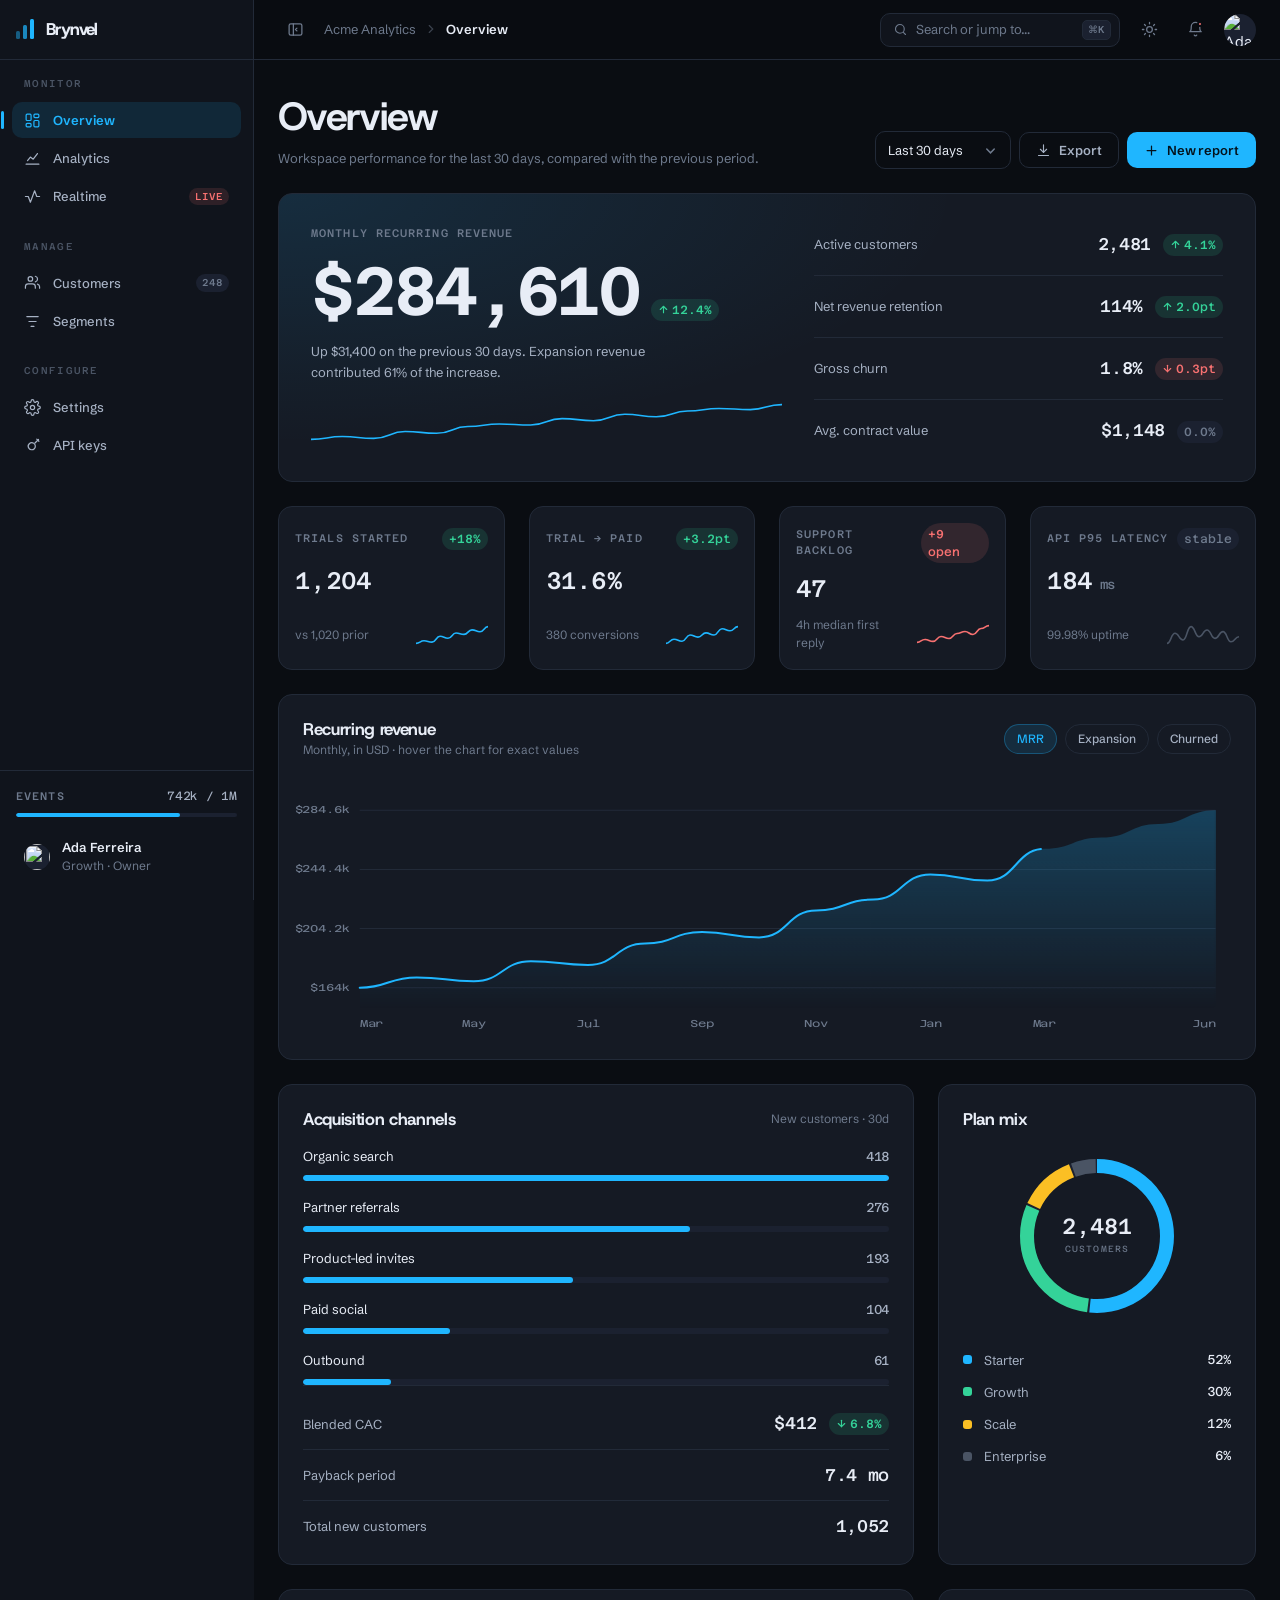
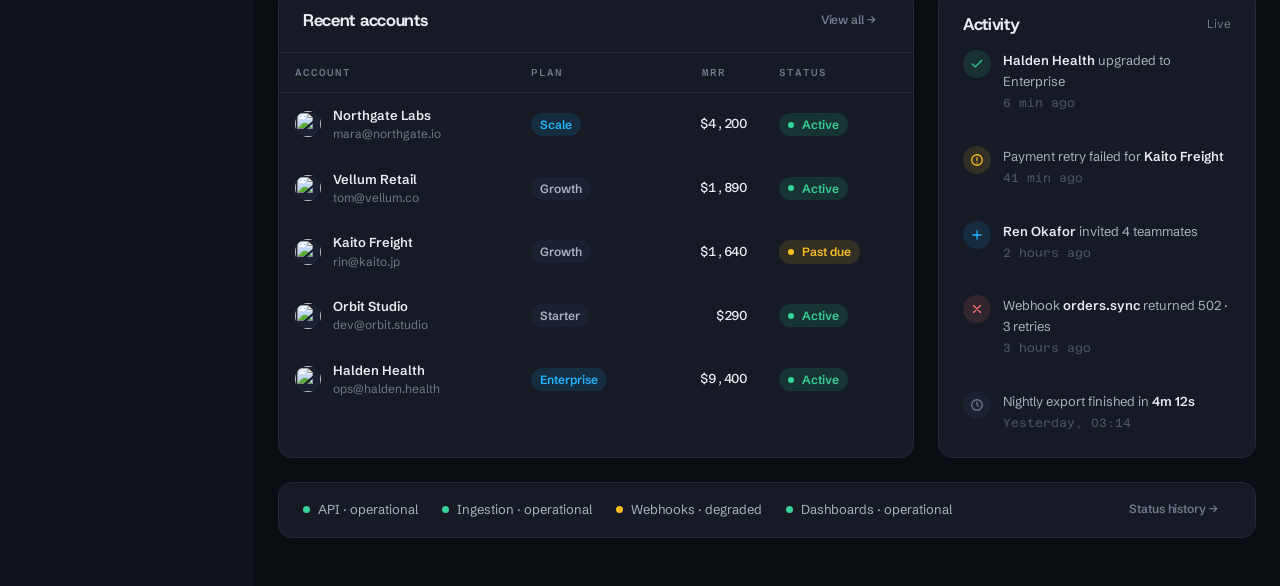
==== commit af0da8b3: "tranche 0 · suppression de la page billing et de ses liens" ====
--- a/frontend/index.html
+++ b/frontend/index.html
@@ -65,10 +65,7 @@
           <span>Customers</span>
           <span class="navlink__tag">248</span>
         </a>
-        <a class="navlink" href="billing.html">
-          <svg viewBox="0 0 24 24" fill="none" stroke="currentColor" stroke-linecap="round" stroke-linejoin="round" aria-hidden="true"><rect x="2" y="5" width="20" height="14" rx="2.5"/><path d="M2 10h20"/></svg>
-          <span>Billing</span>
-        </a>
+
         <a class="navlink" href="customers.html#segments">
           <svg viewBox="0 0 24 24" fill="none" stroke="currentColor" stroke-linecap="round" stroke-linejoin="round" aria-hidden="true"><path d="M4 5h16"/><path d="M7 12h10"/><path d="M10 19h4"/></svg>
           <span>Segments</span>
@@ -516,7 +513,6 @@
     <a class="palette__item" href="index.html"><svg viewBox="0 0 24 24" fill="none" stroke="currentColor" stroke-width="1.8" stroke-linecap="round" stroke-linejoin="round" aria-hidden="true"><rect x="3" y="3" width="7" height="9" rx="1.5"/><rect x="14" y="3" width="7" height="5" rx="1.5"/><rect x="14" y="12" width="7" height="9" rx="1.5"/><rect x="3" y="16" width="7" height="5" rx="1.5"/></svg>Overview<kbd class="kbd">G O</kbd></a>
     <a class="palette__item" href="analytics.html"><svg viewBox="0 0 24 24" fill="none" stroke="currentColor" stroke-width="1.8" stroke-linecap="round" stroke-linejoin="round" aria-hidden="true"><path d="M3 20h18"/><path d="m5 15 4-5 4 3 6-8"/></svg>Analytics<kbd class="kbd">G A</kbd></a>
     <a class="palette__item" href="customers.html"><svg viewBox="0 0 24 24" fill="none" stroke="currentColor" stroke-width="1.8" stroke-linecap="round" stroke-linejoin="round" aria-hidden="true"><circle cx="9" cy="7" r="3.2"/><path d="M16 20v-2a4 4 0 0 0-4-4H6a4 4 0 0 0-4 4v2"/></svg>Customers<kbd class="kbd">G C</kbd></a>
-    <a class="palette__item" href="billing.html"><svg viewBox="0 0 24 24" fill="none" stroke="currentColor" stroke-width="1.8" stroke-linecap="round" stroke-linejoin="round" aria-hidden="true"><rect x="2" y="5" width="20" height="14" rx="2.5"/><path d="M2 10h20"/></svg>Billing<kbd class="kbd">G B</kbd></a>
     <a class="palette__item" href="settings.html"><svg viewBox="0 0 24 24" fill="none" stroke="currentColor" stroke-width="1.8" stroke-linecap="round" stroke-linejoin="round" aria-hidden="true"><circle cx="12" cy="12" r="3"/><path d="M4 12h2M18 12h2M12 4v2M12 18v2"/></svg>Settings<kbd class="kbd">G S</kbd></a>
     <p class="palette__group label">Actions</p>
     <button class="palette__item" type="button" data-toast="Report builder is a demo in this template"><svg viewBox="0 0 24 24" fill="none" stroke="currentColor" stroke-width="1.8" stroke-linecap="round" aria-hidden="true"><path d="M12 5v14M5 12h14"/></svg>Create report</button>
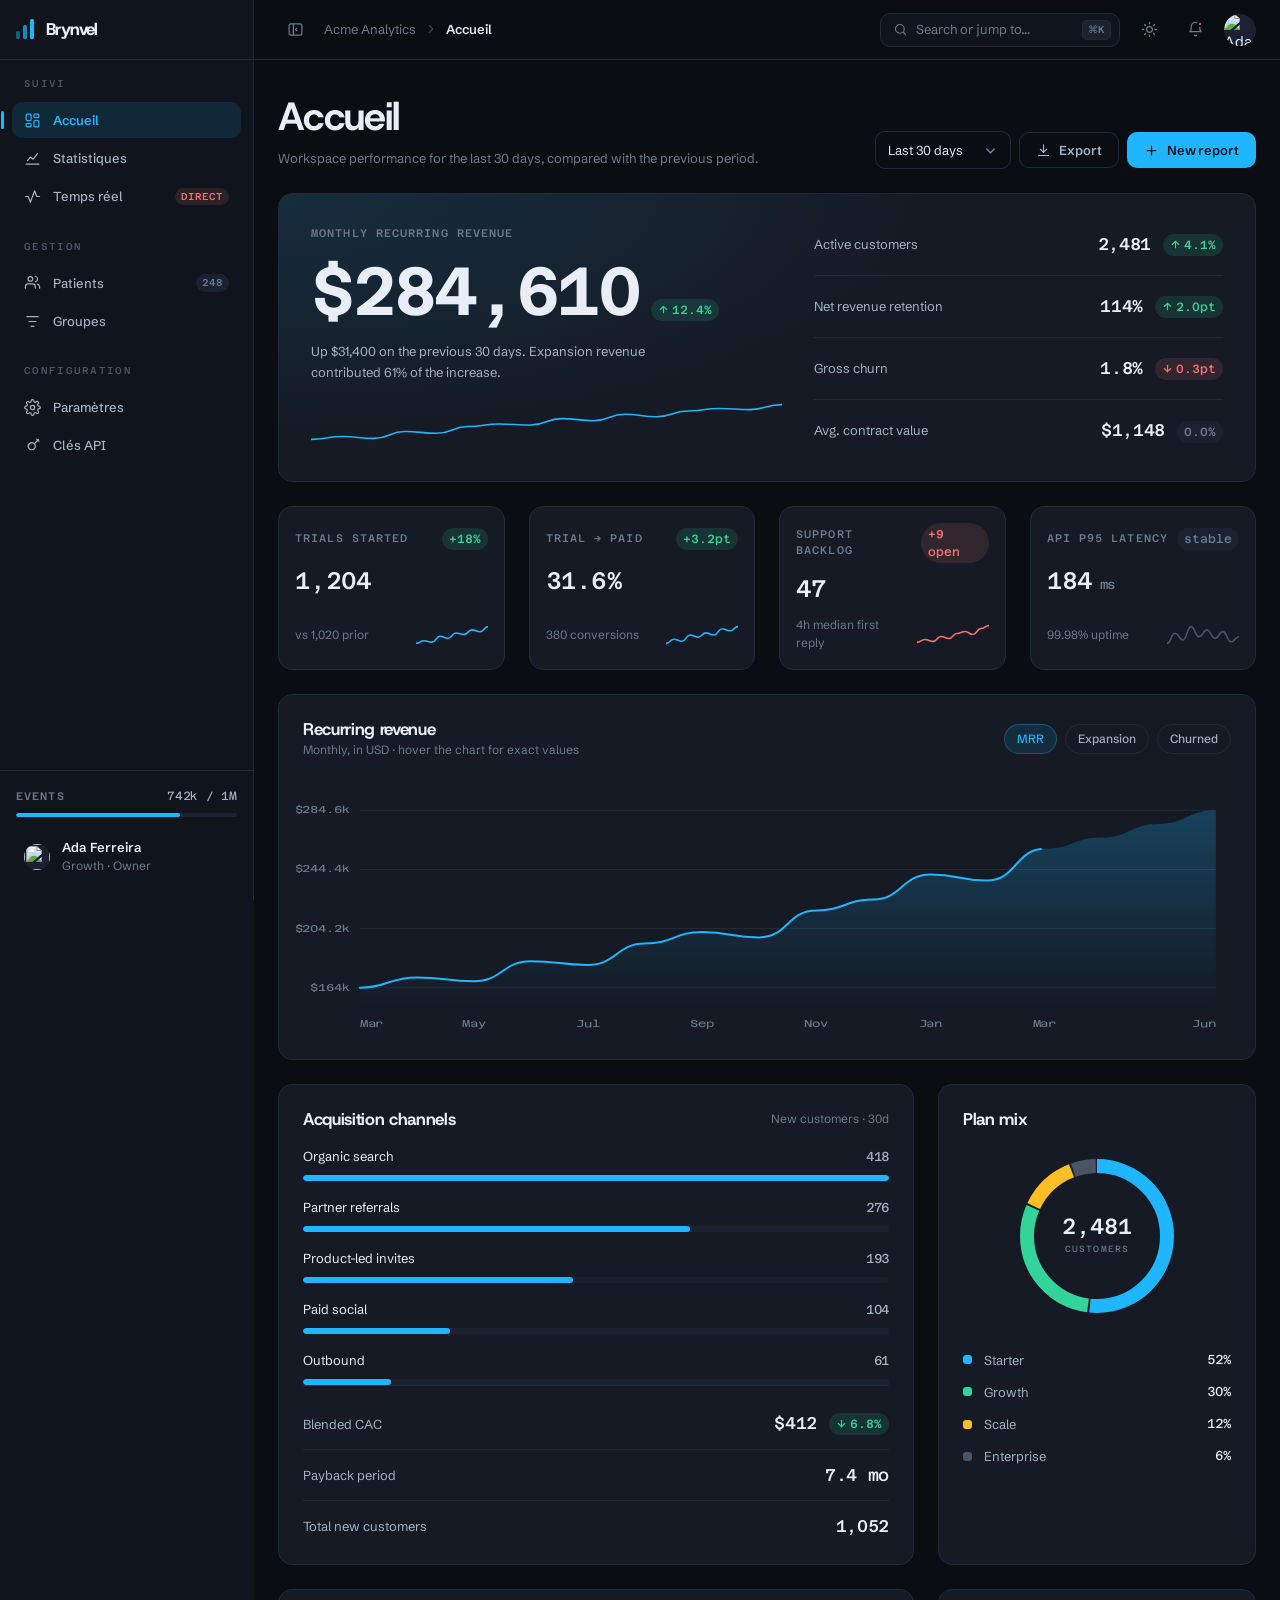
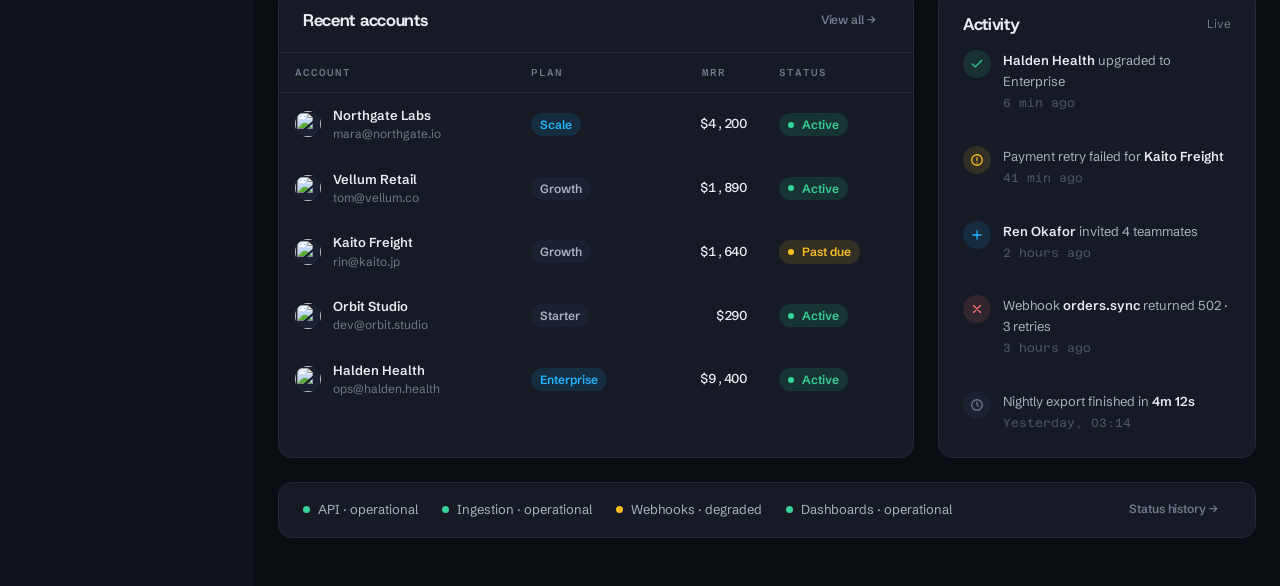
==== commit 512d988c: "tranche 0 · menu de gauche traduit en français" ====
--- a/frontend/index.html
+++ b/frontend/index.html
@@ -42,45 +42,45 @@
 
     <nav class="rail__scroll" aria-label="Main">
       <div class="navgroup">
-        <p class="navgroup__title">Monitor</p>
+        <p class="navgroup__title">Suivi</p>
         <a class="navlink" href="index.html" aria-current="page">
           <svg viewBox="0 0 24 24" fill="none" stroke="currentColor" stroke-linecap="round" stroke-linejoin="round" aria-hidden="true"><rect x="3" y="3" width="7" height="9" rx="1.5"/><rect x="14" y="3" width="7" height="5" rx="1.5"/><rect x="14" y="12" width="7" height="9" rx="1.5"/><rect x="3" y="16" width="7" height="5" rx="1.5"/></svg>
-          <span>Overview</span>
+          <span>Accueil</span>
         </a>
         <a class="navlink" href="analytics.html">
           <svg viewBox="0 0 24 24" fill="none" stroke="currentColor" stroke-linecap="round" stroke-linejoin="round" aria-hidden="true"><path d="M3 20h18"/><path d="m5 15 4-5 4 3 6-8"/></svg>
-          <span>Analytics</span>
+          <span>Statistiques</span>
         </a>
         <a class="navlink" href="analytics.html#realtime">
           <svg viewBox="0 0 24 24" fill="none" stroke="currentColor" stroke-linecap="round" stroke-linejoin="round" aria-hidden="true"><path d="M2 12h4l3 8 6-16 3 8h4"/></svg>
-          <span>Realtime</span>
-          <span class="navlink__tag navlink__tag--live">LIVE</span>
+          <span>Temps réel</span>
+          <span class="navlink__tag navlink__tag--live">DIRECT</span>
         </a>
       </div>
 
       <div class="navgroup">
-        <p class="navgroup__title">Manage</p>
-        <a class="navlink" href="customers.html">
+        <p class="navgroup__title">Gestion</p>
+        <a class="navlink" href="patients.html">
           <svg viewBox="0 0 24 24" fill="none" stroke="currentColor" stroke-linecap="round" stroke-linejoin="round" aria-hidden="true"><path d="M16 20v-2a4 4 0 0 0-4-4H6a4 4 0 0 0-4 4v2"/><circle cx="9" cy="7" r="3.2"/><path d="M22 20v-2a4 4 0 0 0-3-3.8"/><path d="M16 3.2A4 4 0 0 1 16 11"/></svg>
-          <span>Customers</span>
+          <span>Patients</span>
           <span class="navlink__tag">248</span>
         </a>
 
-        <a class="navlink" href="customers.html#segments">
+        <a class="navlink" href="patients.html#segments">
           <svg viewBox="0 0 24 24" fill="none" stroke="currentColor" stroke-linecap="round" stroke-linejoin="round" aria-hidden="true"><path d="M4 5h16"/><path d="M7 12h10"/><path d="M10 19h4"/></svg>
-          <span>Segments</span>
+          <span>Groupes</span>
         </a>
       </div>
 
       <div class="navgroup">
-        <p class="navgroup__title">Configure</p>
+        <p class="navgroup__title">Configuration</p>
         <a class="navlink" href="settings.html">
           <svg viewBox="0 0 24 24" fill="none" stroke="currentColor" stroke-linecap="round" stroke-linejoin="round" aria-hidden="true"><circle cx="12" cy="12" r="3"/><path d="M19.4 15a1.6 1.6 0 0 0 .3 1.8l.1.1a2 2 0 1 1-2.8 2.8l-.1-.1a1.6 1.6 0 0 0-1.8-.3 1.6 1.6 0 0 0-1 1.5V21a2 2 0 1 1-4 0v-.1A1.6 1.6 0 0 0 9 19.4a1.6 1.6 0 0 0-1.8.3l-.1.1a2 2 0 1 1-2.8-2.8l.1-.1a1.6 1.6 0 0 0 .3-1.8 1.6 1.6 0 0 0-1.5-1H3a2 2 0 1 1 0-4h.1A1.6 1.6 0 0 0 4.6 9a1.6 1.6 0 0 0-.3-1.8l-.1-.1a2 2 0 1 1 2.8-2.8l.1.1a1.6 1.6 0 0 0 1.8.3H9a1.6 1.6 0 0 0 1-1.5V3a2 2 0 1 1 4 0v.1a1.6 1.6 0 0 0 1 1.5 1.6 1.6 0 0 0 1.8-.3l.1-.1a2 2 0 1 1 2.8 2.8l-.1.1a1.6 1.6 0 0 0-.3 1.8V9a1.6 1.6 0 0 0 1.5 1H21a2 2 0 1 1 0 4h-.1a1.6 1.6 0 0 0-1.5 1Z"/></svg>
-          <span>Settings</span>
+          <span>Paramètres</span>
         </a>
         <a class="navlink" href="settings.html#api">
           <svg viewBox="0 0 24 24" fill="none" stroke="currentColor" stroke-linecap="round" stroke-linejoin="round" aria-hidden="true"><path d="m15.5 8.5 5-5"/><path d="m18 3 3 3"/><path d="M14 9a5 5 0 1 1-7 7 5 5 0 0 1 7-7Z"/></svg>
-          <span>API keys</span>
+          <span>Clés API</span>
         </a>
       </div>
     </nav>
@@ -118,7 +118,7 @@
       <nav class="crumbs" aria-label="Breadcrumb">
         <span>Acme Analytics</span>
         <svg viewBox="0 0 24 24" fill="none" stroke="currentColor" stroke-width="2" stroke-linecap="round" aria-hidden="true"><path d="m9 6 6 6-6 6"/></svg>
-        <b>Overview</b>
+        <b>Accueil</b>
       </nav>
 
       <span class="cmdbar__spacer"></span>
@@ -145,7 +145,7 @@
 
       <div class="pagehead">
         <div class="pagehead__title">
-          <h1>Overview</h1>
+          <h1>Accueil</h1>
           <p class="pagehead__sub">Workspace performance for the last 30 days, compared with the previous period.</p>
         </div>
         <div class="pagehead__actions">
@@ -371,7 +371,7 @@
         <article class="panel panel--flush" data-reveal aria-labelledby="acc-title">
           <div class="panel__head">
             <h2 id="acc-title">Recent accounts</h2>
-            <a class="btn btn--quiet btn--sm" href="customers.html">View all →</a>
+            <a class="btn btn--quiet btn--sm" href="patients.html">View all →</a>
           </div>
           <div class="tablewrap">
             <table class="table" data-sortable>
@@ -510,10 +510,10 @@
   <input class="palette__input" type="text" placeholder="Search pages, customers, actions…" aria-label="Search" />
   <div class="palette__list">
     <p class="palette__group label">Navigate</p>
-    <a class="palette__item" href="index.html"><svg viewBox="0 0 24 24" fill="none" stroke="currentColor" stroke-width="1.8" stroke-linecap="round" stroke-linejoin="round" aria-hidden="true"><rect x="3" y="3" width="7" height="9" rx="1.5"/><rect x="14" y="3" width="7" height="5" rx="1.5"/><rect x="14" y="12" width="7" height="9" rx="1.5"/><rect x="3" y="16" width="7" height="5" rx="1.5"/></svg>Overview<kbd class="kbd">G O</kbd></a>
-    <a class="palette__item" href="analytics.html"><svg viewBox="0 0 24 24" fill="none" stroke="currentColor" stroke-width="1.8" stroke-linecap="round" stroke-linejoin="round" aria-hidden="true"><path d="M3 20h18"/><path d="m5 15 4-5 4 3 6-8"/></svg>Analytics<kbd class="kbd">G A</kbd></a>
-    <a class="palette__item" href="customers.html"><svg viewBox="0 0 24 24" fill="none" stroke="currentColor" stroke-width="1.8" stroke-linecap="round" stroke-linejoin="round" aria-hidden="true"><circle cx="9" cy="7" r="3.2"/><path d="M16 20v-2a4 4 0 0 0-4-4H6a4 4 0 0 0-4 4v2"/></svg>Customers<kbd class="kbd">G C</kbd></a>
-    <a class="palette__item" href="settings.html"><svg viewBox="0 0 24 24" fill="none" stroke="currentColor" stroke-width="1.8" stroke-linecap="round" stroke-linejoin="round" aria-hidden="true"><circle cx="12" cy="12" r="3"/><path d="M4 12h2M18 12h2M12 4v2M12 18v2"/></svg>Settings<kbd class="kbd">G S</kbd></a>
+    <a class="palette__item" href="index.html"><svg viewBox="0 0 24 24" fill="none" stroke="currentColor" stroke-width="1.8" stroke-linecap="round" stroke-linejoin="round" aria-hidden="true"><rect x="3" y="3" width="7" height="9" rx="1.5"/><rect x="14" y="3" width="7" height="5" rx="1.5"/><rect x="14" y="12" width="7" height="9" rx="1.5"/><rect x="3" y="16" width="7" height="5" rx="1.5"/></svg>Accueil<kbd class="kbd">G O</kbd></a>
+    <a class="palette__item" href="analytics.html"><svg viewBox="0 0 24 24" fill="none" stroke="currentColor" stroke-width="1.8" stroke-linecap="round" stroke-linejoin="round" aria-hidden="true"><path d="M3 20h18"/><path d="m5 15 4-5 4 3 6-8"/></svg>Statistiques<kbd class="kbd">G A</kbd></a>
+    <a class="palette__item" href="patients.html"><svg viewBox="0 0 24 24" fill="none" stroke="currentColor" stroke-width="1.8" stroke-linecap="round" stroke-linejoin="round" aria-hidden="true"><circle cx="9" cy="7" r="3.2"/><path d="M16 20v-2a4 4 0 0 0-4-4H6a4 4 0 0 0-4 4v2"/></svg>Patients<kbd class="kbd">G C</kbd></a>
+    <a class="palette__item" href="settings.html"><svg viewBox="0 0 24 24" fill="none" stroke="currentColor" stroke-width="1.8" stroke-linecap="round" stroke-linejoin="round" aria-hidden="true"><circle cx="12" cy="12" r="3"/><path d="M4 12h2M18 12h2M12 4v2M12 18v2"/></svg>Paramètres<kbd class="kbd">G S</kbd></a>
     <p class="palette__group label">Actions</p>
     <button class="palette__item" type="button" data-toast="Report builder is a demo in this template"><svg viewBox="0 0 24 24" fill="none" stroke="currentColor" stroke-width="1.8" stroke-linecap="round" aria-hidden="true"><path d="M12 5v14M5 12h14"/></svg>Create report</button>
     <button class="palette__item" type="button" data-action="toggle-theme"><svg viewBox="0 0 24 24" fill="none" stroke="currentColor" stroke-width="1.8" stroke-linecap="round" stroke-linejoin="round" aria-hidden="true"><path d="M20 14.5A8.5 8.5 0 0 1 9.5 4a8.5 8.5 0 1 0 10.5 10.5Z"/></svg>Toggle theme</button>
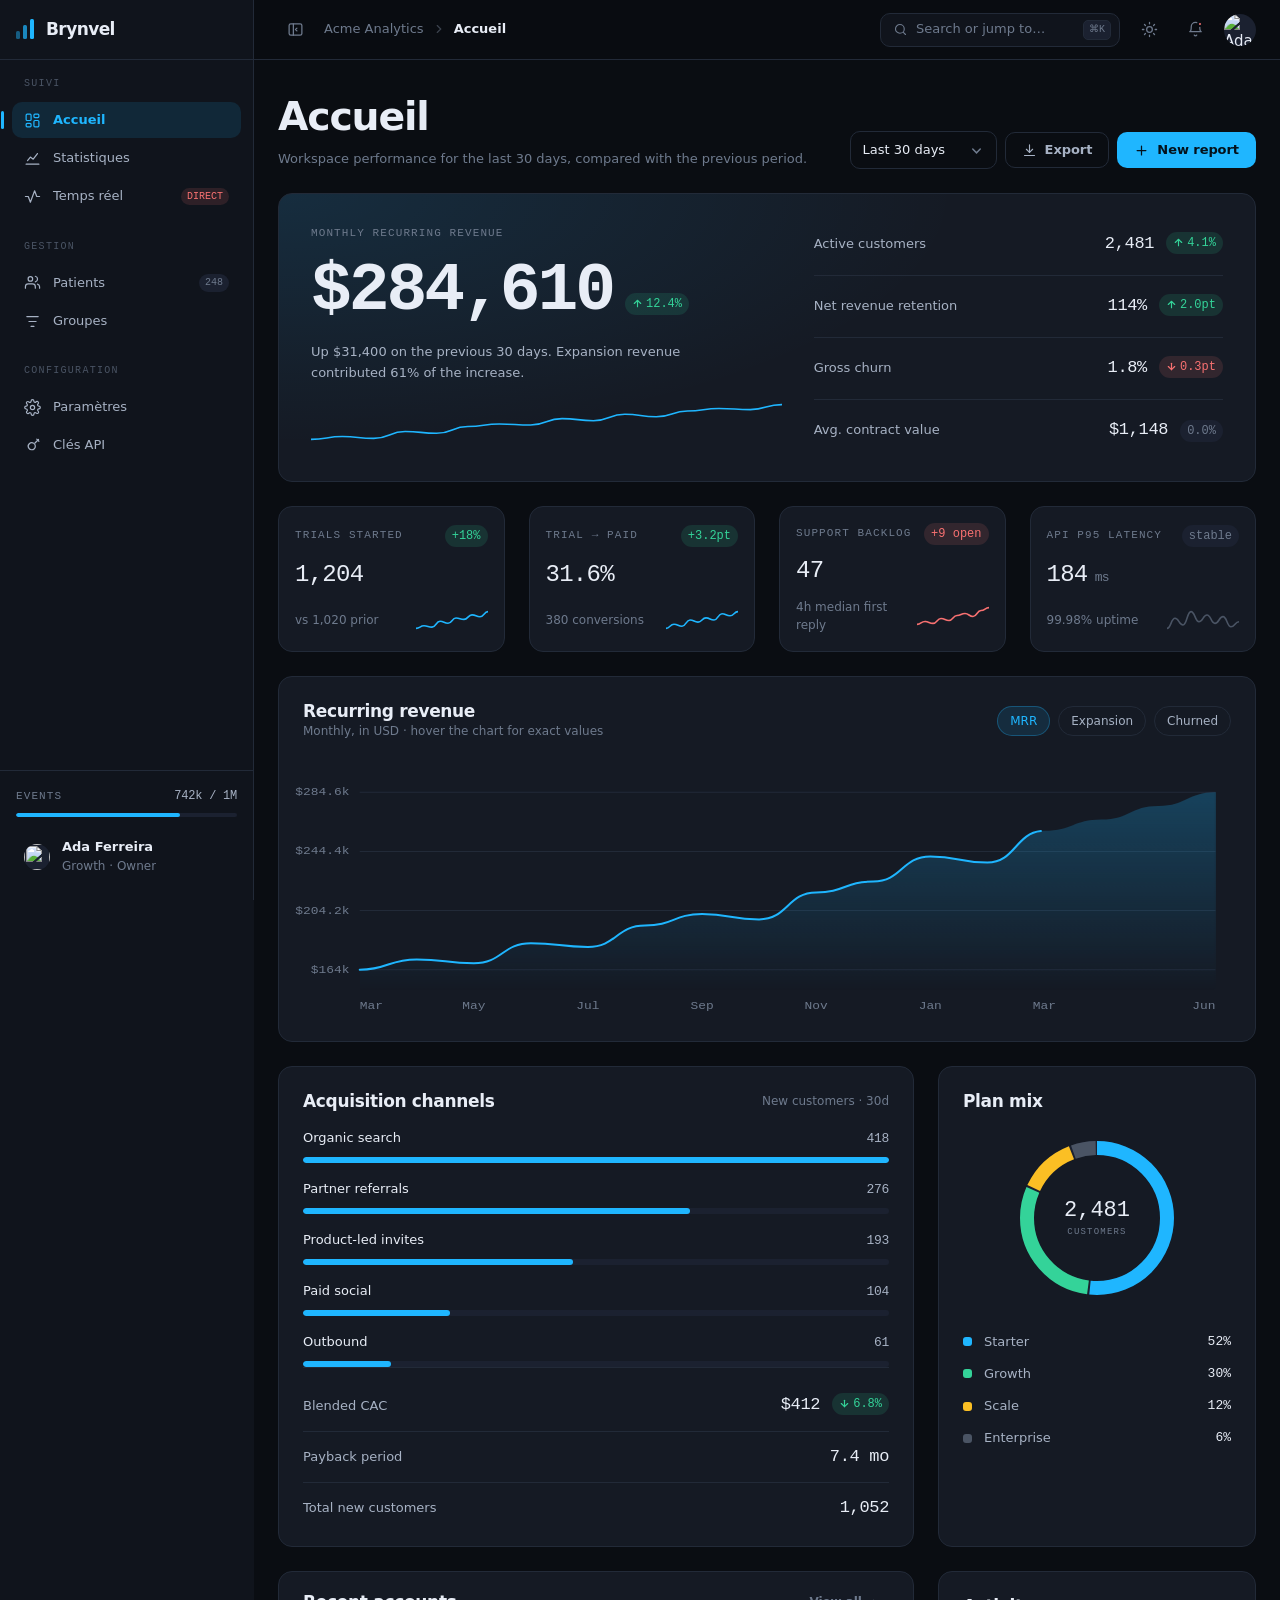
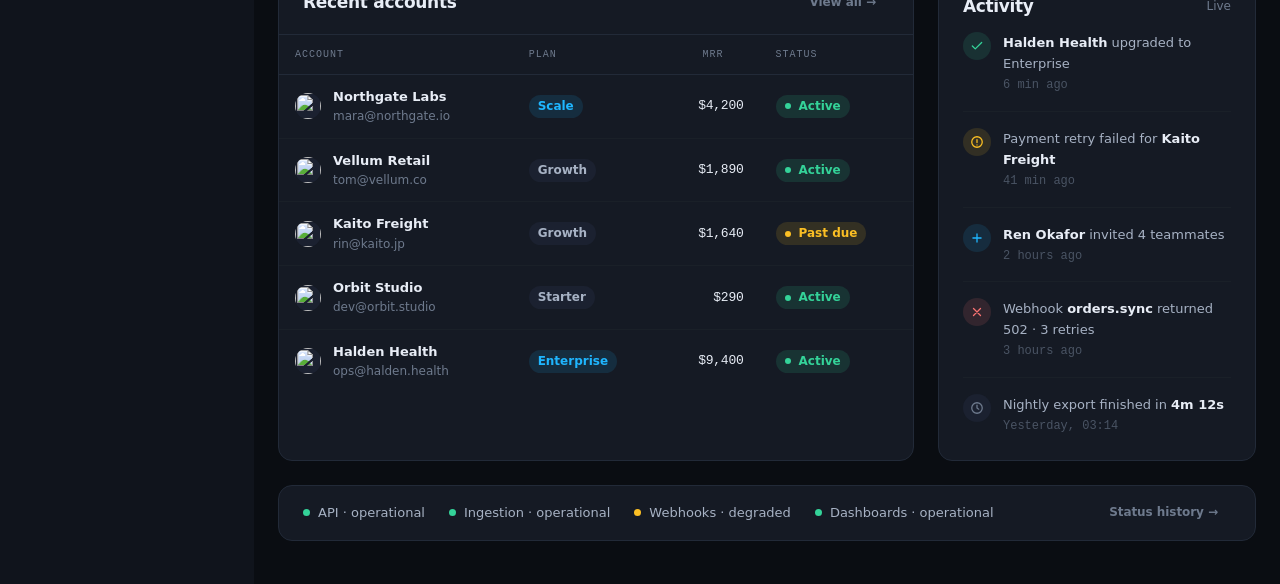
==== commit 5c13dd35: "front ramplace" ====
--- a/frontend/index.html
+++ b/frontend/index.html
@@ -16,9 +16,6 @@
   })();
 </script>
 
-<link rel="preconnect" href="https://fonts.googleapis.com" />
-<link rel="preconnect" href="https://fonts.gstatic.com" crossorigin />
-<link href="https://fonts.googleapis.com/css2?family=Host+Grotesk:wght@500;600;700;800&family=Schibsted+Grotesk:wght@400;500;600;700&family=Azeret+Mono:wght@400;500;600&display=swap" rel="stylesheet" />
 <link rel="preconnect" href="https://images.unsplash.com" crossorigin />
 
 <link rel="stylesheet" href="assets/css/tokens.css" />
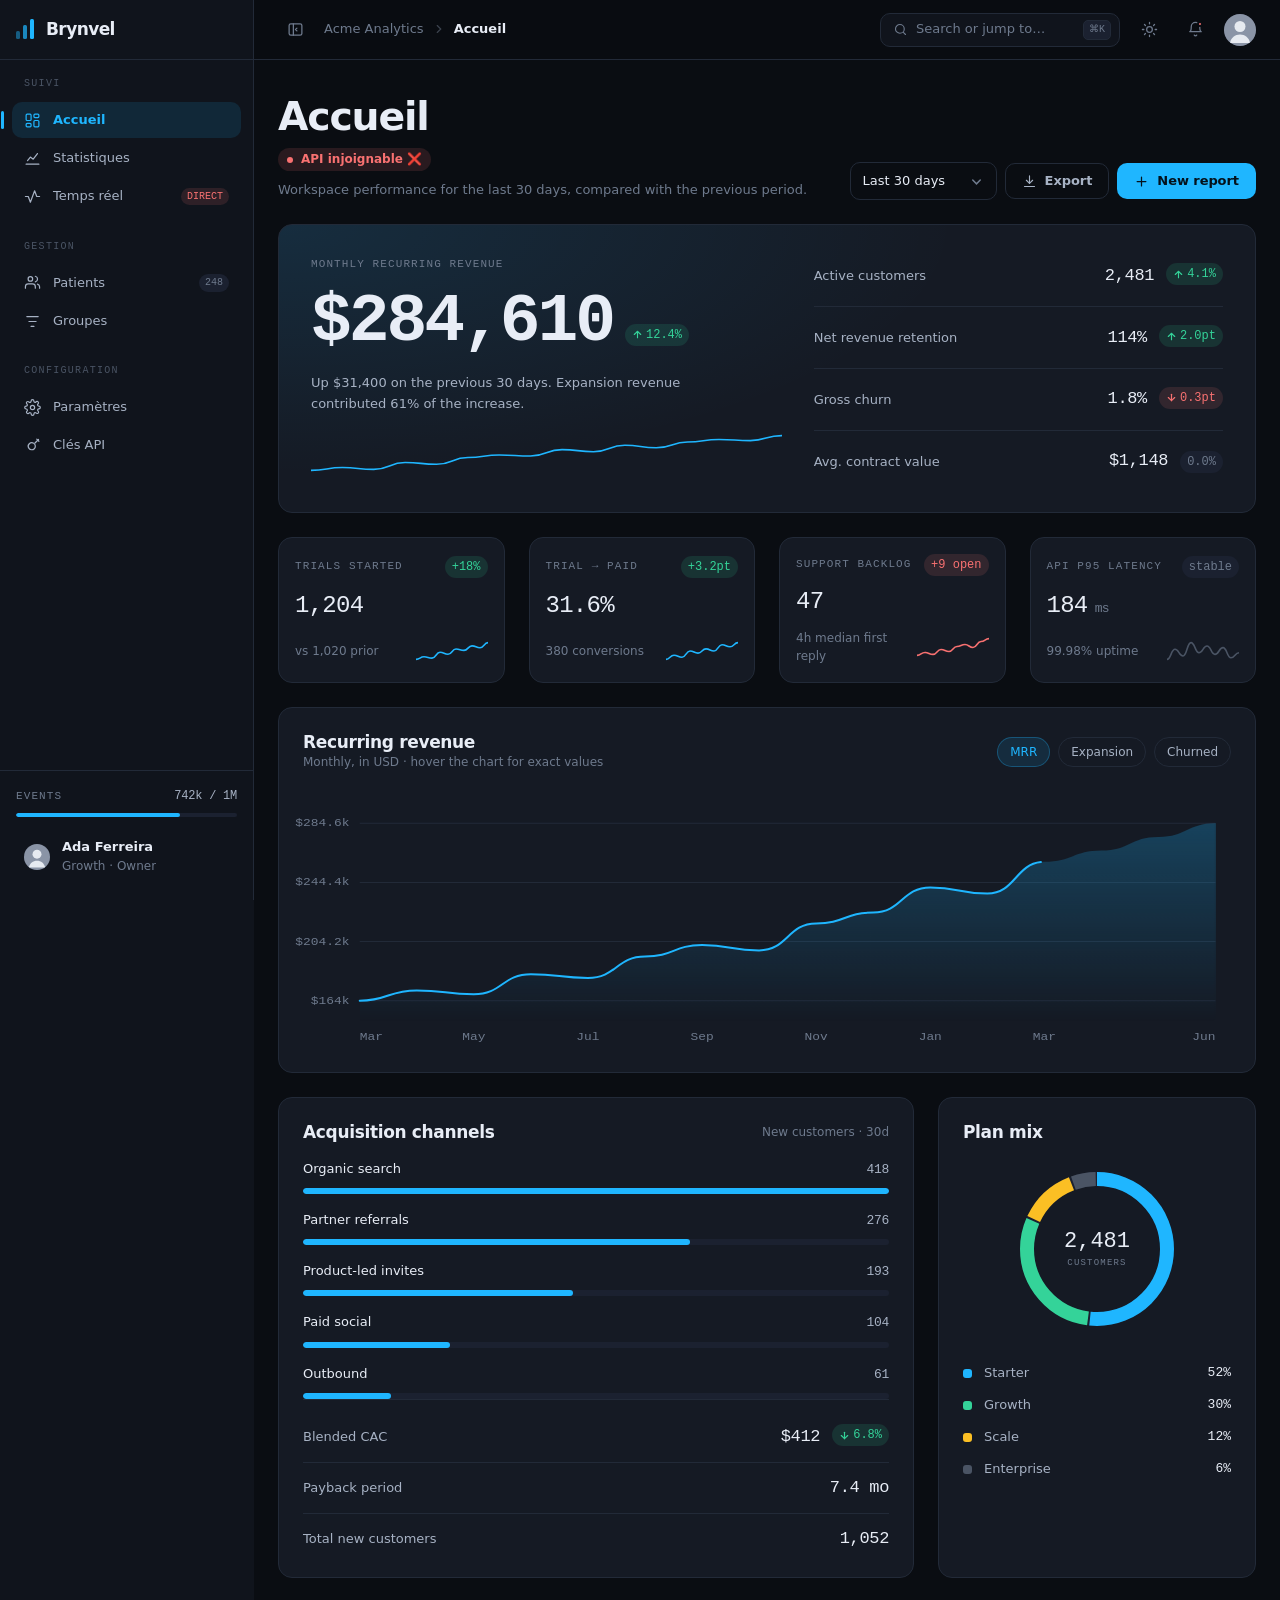
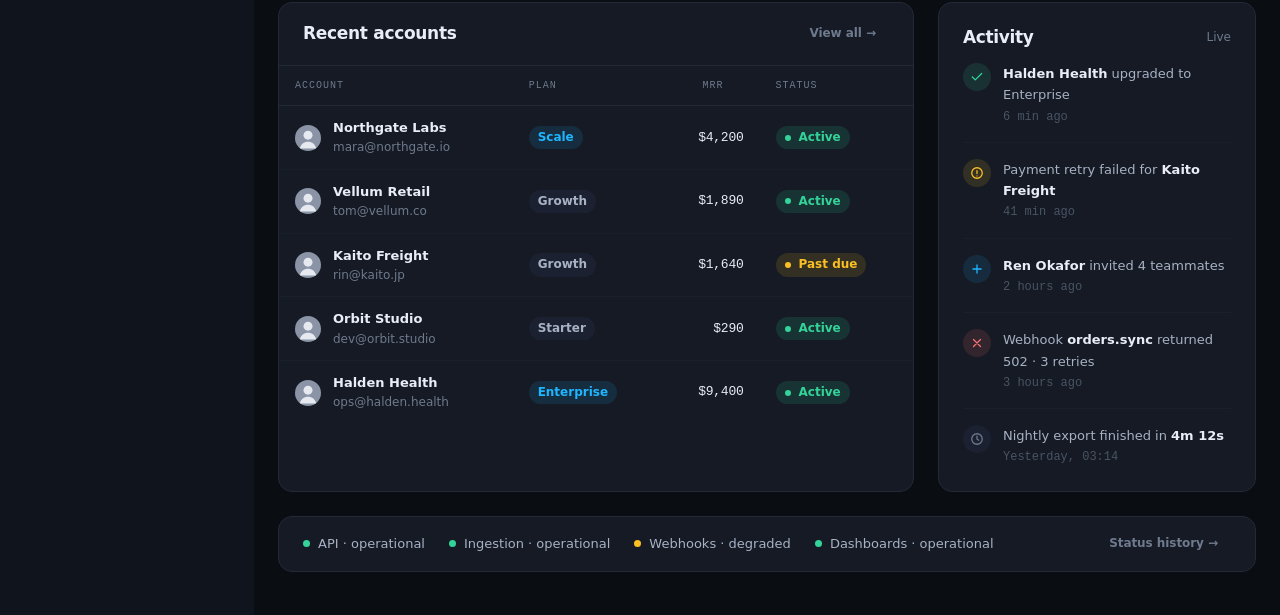
==== commit a8190f2e: "tranche 0 · badge API connectée sur la page d'accueil" ====
--- a/frontend/index.html
+++ b/frontend/index.html
@@ -16,7 +16,6 @@
   })();
 </script>
 
-<link rel="preconnect" href="https://images.unsplash.com" crossorigin />
 
 <link rel="stylesheet" href="assets/css/tokens.css" />
 <link rel="stylesheet" href="assets/css/shell.css" />
@@ -91,7 +90,7 @@
         <div class="usage__bar"><div class="usage__fill" style="width:74%"></div></div>
       </div>
       <button class="userchip" type="button" data-toast="Account menu is a demo in this template">
-        <img class="avatar avatar--sm" src="https://images.unsplash.com/photo-1573496359142-b8d87734a5a2?w=80&h=80&fit=crop&crop=faces" width="26" height="26" alt="" loading="lazy" />
+        <img class="avatar avatar--sm" src="assets/img/avatar.svg" width="26" height="26" alt="" loading="lazy" />
         <span class="userchip__meta">
           <span class="userchip__name">Ada Ferreira</span>
           <span class="userchip__sub">Growth · Owner</span>
@@ -135,7 +134,7 @@
         <svg viewBox="0 0 24 24" fill="none" stroke="currentColor" stroke-width="1.8" stroke-linecap="round" stroke-linejoin="round" aria-hidden="true"><path d="M18 8a6 6 0 1 0-12 0c0 6-2 7-2 7h16s-2-1-2-7"/><path d="M13.7 20a2 2 0 0 1-3.4 0"/></svg>
       </button>
 
-      <img class="avatar avatar--md" src="https://images.unsplash.com/photo-1573496359142-b8d87734a5a2?w=96&h=96&fit=crop&crop=faces" width="32" height="32" alt="Ada Ferreira" />
+      <img class="avatar avatar--md" src="assets/img/avatar.svg" width="32" height="32" alt="Ada Ferreira" />
     </header>
 
     <main class="page">
@@ -143,6 +142,7 @@
       <div class="pagehead">
         <div class="pagehead__title">
           <h1>Accueil</h1>
+          <span id="etat-api" class="badge" style="width:fit-content"><span class="dot"></span><span id="etat-api-texte">Vérification de l'API…</span></span>
           <p class="pagehead__sub">Workspace performance for the last 30 days, compared with the previous period.</p>
         </div>
         <div class="pagehead__actions">
@@ -384,7 +384,7 @@
                 <tr>
                   <td>
                     <div class="person">
-                      <img class="avatar avatar--sm" src="https://images.unsplash.com/photo-1494790108377-be9c29b29330?w=64&h=64&fit=crop&crop=faces" width="26" height="26" alt="" loading="lazy" />
+                      <img class="avatar avatar--sm" src="assets/img/avatar.svg" width="26" height="26" alt="" loading="lazy" />
                       <span class="person__meta"><span class="person__name">Northgate Labs</span><span class="person__sub">mara@northgate.io</span></span>
                     </div>
                   </td>
@@ -395,7 +395,7 @@
                 <tr>
                   <td>
                     <div class="person">
-                      <img class="avatar avatar--sm" src="https://images.unsplash.com/photo-1500648767791-00dcc994a43e?w=64&h=64&fit=crop&crop=faces" width="26" height="26" alt="" loading="lazy" />
+                      <img class="avatar avatar--sm" src="assets/img/avatar.svg" width="26" height="26" alt="" loading="lazy" />
                       <span class="person__meta"><span class="person__name">Vellum Retail</span><span class="person__sub">tom@vellum.co</span></span>
                     </div>
                   </td>
@@ -406,7 +406,7 @@
                 <tr>
                   <td>
                     <div class="person">
-                      <img class="avatar avatar--sm" src="https://images.unsplash.com/photo-1534528741775-53994a69daeb?w=64&h=64&fit=crop&crop=faces" width="26" height="26" alt="" loading="lazy" />
+                      <img class="avatar avatar--sm" src="assets/img/avatar.svg" width="26" height="26" alt="" loading="lazy" />
                       <span class="person__meta"><span class="person__name">Kaito Freight</span><span class="person__sub">rin@kaito.jp</span></span>
                     </div>
                   </td>
@@ -417,7 +417,7 @@
                 <tr>
                   <td>
                     <div class="person">
-                      <img class="avatar avatar--sm" src="https://images.unsplash.com/photo-1506794778202-cad84cf45f1d?w=64&h=64&fit=crop&crop=faces" width="26" height="26" alt="" loading="lazy" />
+                      <img class="avatar avatar--sm" src="assets/img/avatar.svg" width="26" height="26" alt="" loading="lazy" />
                       <span class="person__meta"><span class="person__name">Orbit Studio</span><span class="person__sub">dev@orbit.studio</span></span>
                     </div>
                   </td>
@@ -428,7 +428,7 @@
                 <tr>
                   <td>
                     <div class="person">
-                      <img class="avatar avatar--sm" src="https://images.unsplash.com/photo-1544005313-94ddf0286df2?w=64&h=64&fit=crop&crop=faces" width="26" height="26" alt="" loading="lazy" />
+                      <img class="avatar avatar--sm" src="assets/img/avatar.svg" width="26" height="26" alt="" loading="lazy" />
                       <span class="person__meta"><span class="person__name">Halden Health</span><span class="person__sub">ops@halden.health</span></span>
                     </div>
                   </td>
@@ -523,5 +523,5 @@
 
 <script src="assets/js/charts.js" defer></script>
 <script src="assets/js/app.js" defer></script>
-</body>
+<script src="assets/js/sante.js" defer></script></body>
 </html>
